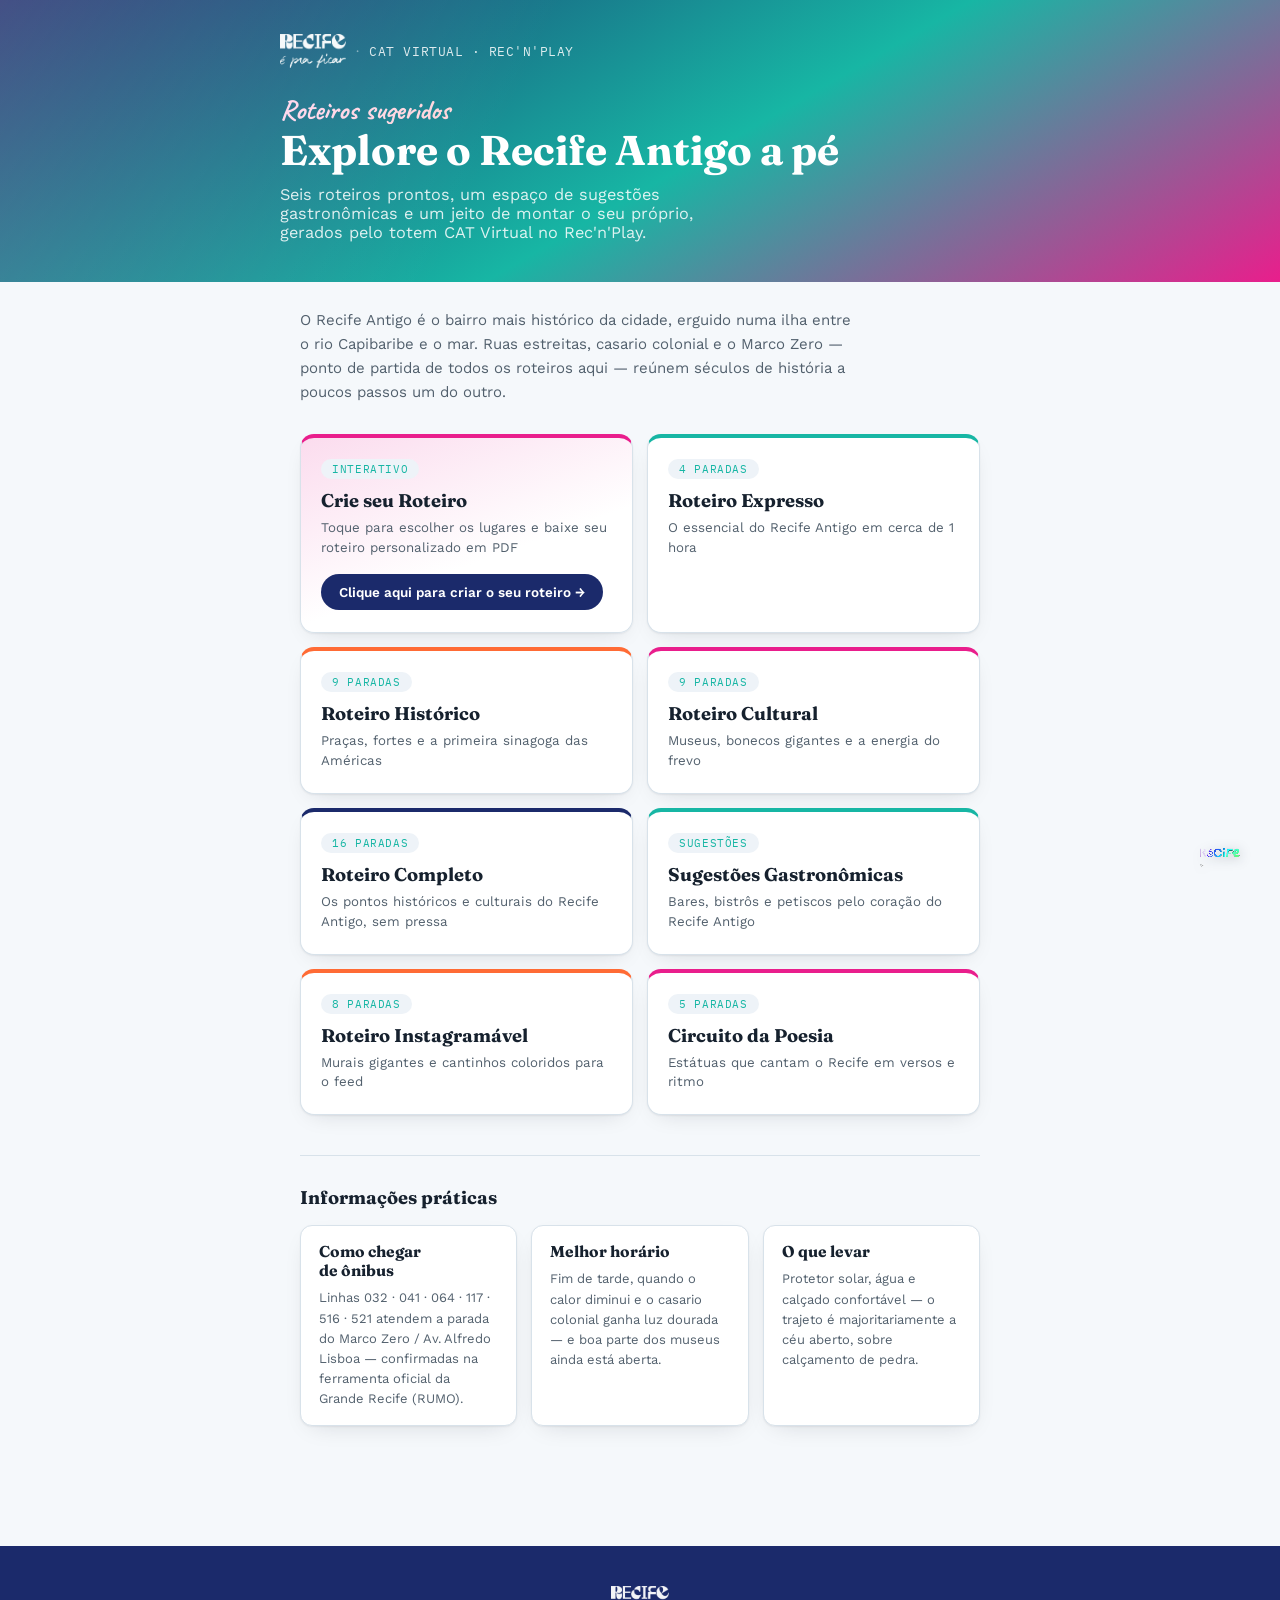
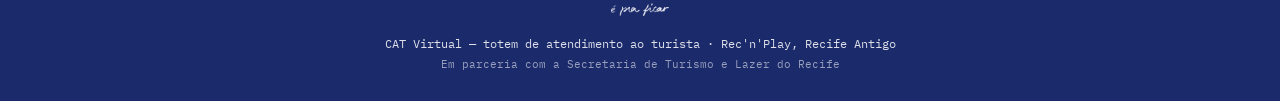
==== index.html @ 960e06d6 "Revisão de conteúdo: reordena Cultural, adiciona 4 pontos novos, renomeia Circuito da Poesia Mudança" ====
<!doctype html>
<html lang="pt-BR">
<head>
<meta charset="UTF-8" />
<meta name="viewport" content="width=device-width, initial-scale=1.0" />
<title>Roteiros — CAT Virtual</title>
<meta name="description" content="Roteiros sugeridos a pé pelo Recife Antigo, criados pelo CAT Virtual, totem de atendimento ao turista do Rec'n'Play." />
<link rel="preconnect" href="https://fonts.googleapis.com">
<link rel="preconnect" href="https://fonts.gstatic.com" crossorigin>
<link href="https://fonts.googleapis.com/css2?family=Fraunces:ital,opsz,wght@0,9..144,400;0,9..144,500;0,9..144,600;0,9..144,700;1,9..144,500&family=Work+Sans:wght@400;500;600;700&family=IBM+Plex+Mono:wght@400;500&family=Caveat:wght@600;700&display=swap" rel="stylesheet">
<link rel="stylesheet" href="assets/style.css">
</head>
<body>
<div class="floating-recife-mark"><video src="assets/media/marca-recife.webm" autoplay loop muted playsinline></video></div>
<div class="hero index-hero">
  <div class="hero-inner">
    <div class="brand-row">
  <a class="brand-logo-link" href="index.html" aria-label="Ir para a página inicial"><img class="brand-logo" src="assets/brand/recife-logo-white.png" alt="Recife é pra ficar" /></a>
  <span class="brand-divider">·</span>
  <span class="brand-name">CAT VIRTUAL · REC'N'PLAY</span>
</div>
    <p class="hero-tag">Roteiros sugeridos</p>
    <h1>Explore o Recife Antigo a pé</h1>
    <p class="tagline">Seis roteiros prontos, um espaço de sugestões gastronômicas e um jeito de montar o seu próprio, gerados pelo totem CAT Virtual no Rec'n'Play.</p>
  </div>
</div>
<div class="page">
  <p class="intro-text">O Recife Antigo é o bairro mais histórico da cidade, erguido numa ilha entre o rio Capibaribe e o mar. Ruas estreitas, casario colonial e o Marco Zero — ponto de partida de todos os roteiros aqui — reúnem séculos de história a poucos passos um do outro.</p>

  <div class="theme-grid">
    <a class="theme-card featured" href="crie-seu-roteiro.html">
  <span class="tag">interativo</span>
  <h3>Crie seu Roteiro</h3>
  <p>Toque para escolher os lugares e baixe seu roteiro personalizado em PDF</p>
  <span class="theme-card-cta">Clique aqui para criar o seu roteiro →</span>
</a>
    <a class="theme-card" href="roteiro-expresso.html">
  <span class="tag">4 paradas</span>
  <h3>Roteiro Expresso</h3>
  <p>O essencial do Recife Antigo em cerca de 1 hora</p>
</a>
    <a class="theme-card" href="roteiro-historico.html">
  <span class="tag">9 paradas</span>
  <h3>Roteiro Histórico</h3>
  <p>Praças, fortes e a primeira sinagoga das Américas</p>
</a>
    <a class="theme-card" href="roteiro-cultural.html">
  <span class="tag">9 paradas</span>
  <h3>Roteiro Cultural</h3>
  <p>Museus, bonecos gigantes e a energia do frevo</p>
</a>
    <a class="theme-card" href="roteiro-completo.html">
  <span class="tag">16 paradas</span>
  <h3>Roteiro Completo</h3>
  <p>Os pontos históricos e culturais do Recife Antigo, sem pressa</p>
</a>
    <a class="theme-card" href="roteiro-gastronomico.html">
  <span class="tag">sugestões</span>
  <h3>Sugestões Gastronômicas</h3>
  <p>Bares, bistrôs e petiscos pelo coração do Recife Antigo</p>
</a>
    <a class="theme-card" href="roteiro-instagramavel.html">
  <span class="tag">8 paradas</span>
  <h3>Roteiro Instagramável</h3>
  <p>Murais gigantes e cantinhos coloridos para o feed</p>
</a>
    <a class="theme-card" href="roteiro-musical.html">
  <span class="tag">5 paradas</span>
  <h3>Circuito da Poesia</h3>
  <p>Estátuas que cantam o Recife em versos e ritmo</p>
</a>
  </div>

  <div class="practical-info">
  <h2 class="section-title">Informações práticas</h2>
  <div class="info-grid">
    <div class="info-card">
      <h4>Como chegar de ônibus</h4>
      <p>Linhas 032 · 041 · 064 · 117 · 516 · 521 atendem a parada do Marco Zero / Av. Alfredo Lisboa — confirmadas na ferramenta oficial da Grande Recife (RUMO).</p>
    </div>
    <div class="info-card">
      <h4>Melhor horário</h4>
      <p>Fim de tarde, quando o calor diminui e o casario colonial ganha luz dourada — e boa parte dos museus ainda está aberta.</p>
    </div>
    <div class="info-card">
      <h4>O que levar</h4>
      <p>Protetor solar, água e calçado confortável — o trajeto é majoritariamente a céu aberto, sobre calçamento de pedra.</p>
    </div>
  </div>
</div>
</div>
<footer>
  <a href="index.html" aria-label="Ir para a página inicial"><img class="footer-logo" src="assets/brand/recife-logo-white.png" alt="Recife é pra ficar" /></a>
  <p class="footer-credit">CAT Virtual — totem de atendimento ao turista · Rec'n'Play, Recife Antigo</p>
  <p class="footer-sub">Em parceria com a Secretaria de Turismo e Lazer do Recife</p>
</footer>
</body>
</html>
---- assets/style.css ----
:root {
  --bg: #f5f8fb;
  --surface: #ffffff;
  --surface-2: #eef3f8;
  --text: #16212e;
  --text-muted: #52606d;
  --border: #d8e2ea;
  --navy: #1b2a6b;
  --accent: #e91e8c;
  --accent-soft: #fbdcee;
  --accent-2: #ff6b35;
  --accent-2-soft: #ffe3d4;
  --teal: #17b6a4;
  --teal-soft: #d9f3ef;
  --shadow: 0 1px 2px rgba(16, 24, 36, 0.06), 0 8px 24px -12px rgba(16, 24, 36, 0.18);
  --gradient-hero: linear-gradient(150deg, #1b2a6b 0%, #17b6a4 55%, #e91e8c 100%);
}

@media (prefers-color-scheme: dark) {
  :root {
    --bg: #10151f;
    --surface: #161c26;
    --surface-2: #1d2530;
    --text: #eaeef4;
    --text-muted: #9fabb8;
    --border: #2b3542;
    --navy: #141d4d;
    --accent: #ff6fc0;
    --accent-soft: #3a2130;
    --accent-2: #ff9466;
    --accent-2-soft: #3a2716;
    --teal: #34d6bf;
    --teal-soft: #123832;
    --shadow: 0 1px 2px rgba(0, 0, 0, 0.3), 0 8px 28px -12px rgba(0, 0, 0, 0.5);
    --gradient-hero: linear-gradient(150deg, #10184a 0%, #0f8f80 55%, #b81672 100%);
  }
}

* {
  box-sizing: border-box;
}

body {
  margin: 0;
  background: var(--bg);
  color: var(--text);
  font-family: "Work Sans", system-ui, sans-serif;
  -webkit-font-smoothing: antialiased;
}

.floating-recife-mark {
  position: fixed;
  right: 14px;
  bottom: 14px;
  width: 92px;
  z-index: 40;
  pointer-events: none;
  filter: drop-shadow(0 2px 6px rgba(16, 24, 36, 0.3));
}

.floating-recife-mark video {
  width: 100%;
  height: auto;
  display: block;
}

h1, h2, h3, h4 {
  font-family: "Fraunces", serif;
  margin: 0;
  text-wrap: balance;
}

.mono {
  font-family: "IBM Plex Mono", monospace;
}

a {
  color: inherit;
}

.page {
  max-width: 720px;
  margin: 0 auto;
  padding: 0 20px 80px;
}

.hero {
  position: relative;
  overflow: hidden;
  background: var(--gradient-hero);
  padding: 34px 24px 40px;
  margin: 0 0 26px;
  color: #ffffff;
}

.hero::before {
  content: "";
  position: absolute;
  inset: 0;
  background: linear-gradient(115deg, rgba(255, 255, 255, 0.18) 0%, rgba(255, 255, 255, 0) 40%);
}

.hero-inner {
  position: relative;
  z-index: 1;
  max-width: 720px;
  margin: 0 auto;
}

.brand-row {
  display: flex;
  align-items: center;
  gap: 10px;
  margin-bottom: 22px;
}

.brand-logo-link {
  display: block;
  line-height: 0;
  transition: opacity 0.15s ease;
}

.brand-logo-link:hover,
.brand-logo-link:focus-visible {
  opacity: 0.8;
}

.brand-logo {
  height: 34px;
  width: auto;
  display: block;
  opacity: 0.96;
}

.brand-divider {
  color: rgba(255, 255, 255, 0.45);
  font-size: 14px;
  line-height: 1;
}

.brand-name {
  font-family: "IBM Plex Mono", monospace;
  font-size: 13px;
  letter-spacing: 0.04em;
  color: rgba(255, 255, 255, 0.85);
}

.hero-tag {
  font-family: "Caveat", cursive;
  font-weight: 700;
  font-size: clamp(1.4rem, 4.2vw, 1.75rem);
  line-height: 1;
  background: linear-gradient(90deg, #ffd9ee 0%, #ffcf9e 100%);
  -webkit-background-clip: text;
  background-clip: text;
  color: transparent;
  margin-bottom: 4px;
}

.hero h1 {
  font-size: clamp(1.9rem, 6vw, 2.6rem);
  line-height: 1.08;
}

.hero p.tagline {
  color: rgba(255, 255, 255, 0.85);
  font-size: 1.02rem;
  margin: 12px 0 0;
  max-width: 48ch;
}

.stat-row {
  display: flex;
  flex-wrap: wrap;
  gap: 8px;
  margin-top: 20px;
}

.stat-chip {
  font-family: "IBM Plex Mono", monospace;
  font-size: 12.5px;
  background: rgba(255, 255, 255, 0.14);
  border: 1px solid rgba(255, 255, 255, 0.35);
  border-radius: 20px;
  padding: 7px 14px;
}

.pdf-button {
  margin-top: 24px;
  display: inline-flex;
  align-items: center;
  gap: 8px;
  border: none;
  background: #ffffff;
  color: var(--accent);
  font-family: "Work Sans", sans-serif;
  font-weight: 700;
  font-size: 14.5px;
  padding: 13px 22px;
  border-radius: 26px;
  box-shadow: 0 6px 18px -6px rgba(0, 0, 0, 0.4);
  cursor: pointer;
}

.pdf-button:active {
  transform: scale(0.97);
}

.pdf-status {
  display: block;
  margin-top: 10px;
  font-size: 12px;
  color: rgba(255, 255, 255, 0.75);
}

.section-title {
  font-size: 1.15rem;
  margin: 0 0 16px;
}

.stops {
  list-style: none;
  margin: 0 0 40px;
  padding: 0;
  display: flex;
  flex-direction: column;
  gap: 14px;
}

.stop {
  display: flex;
  gap: 14px;
}

.stop-number {
  flex-shrink: 0;
  width: 30px;
  height: 30px;
  border-radius: 50%;
  background: var(--navy);
  color: #ffffff;
  font-family: "IBM Plex Mono", monospace;
  font-size: 13px;
  font-weight: 500;
  display: flex;
  align-items: center;
  justify-content: center;
}

.stop-body {
  flex: 1;
  display: flex;
  align-items: flex-start;
  background: var(--surface);
  border: 1px solid var(--border);
  border-radius: 12px;
  overflow: hidden;
  box-shadow: var(--shadow);
}

.stop-art {
  position: relative;
  width: 92px;
  height: 92px;
  flex-shrink: 0;
  margin: 14px 0 14px 14px;
  border-radius: 10px;
  display: flex;
  align-items: flex-end;
  justify-content: flex-end;
  overflow: hidden;
}

@media (max-width: 420px) {
  .stop-art {
    width: 72px;
    height: 72px;
    margin: 12px 0 12px 12px;
  }

  .stop-art-glyph {
    width: 34px;
    height: 34px;
  }
}

.stop-art::before {
  content: "";
  position: absolute;
  inset: 0;
  background: linear-gradient(115deg, rgba(255, 255, 255, 0.24) 0%, rgba(255, 255, 255, 0) 40%);
}

.stop-art-glyph {
  position: relative;
  z-index: 1;
  opacity: 0.85;
  transform: translate(10%, 16%) rotate(-6deg);
  transition: opacity 0.2s ease;
}

.stop-art-photo {
  position: absolute;
  inset: 0;
  width: 100%;
  height: 100%;
  object-fit: cover;
}

.stop-art.has-photo .stop-art-glyph {
  opacity: 0.16;
}

.stop-text {
  flex: 1;
  min-width: 0;
  padding: 16px 18px;
}

.stop-body h4 {
  font-size: 1.05rem;
  margin: 0 0 6px;
}

.stop-body p.desc {
  font-size: 14px;
  line-height: 1.55;
  color: var(--text-muted);
  margin: 0 0 10px;
}

.stop-meta {
  display: flex;
  justify-content: space-between;
  gap: 10px;
  flex-wrap: wrap;
  font-family: "IBM Plex Mono", monospace;
  font-size: 11px;
  color: var(--text-muted);
}

.map-frame {
  border: 1px solid var(--border);
  border-radius: 16px;
  overflow: hidden;
  box-shadow: var(--shadow);
  height: 320px;
  margin-bottom: 40px;
}

#map {
  width: 100%;
  height: 100%;
}

.tips-box {
  background: var(--teal-soft);
  border: 1px solid var(--teal);
  border-radius: 12px;
  padding: 14px 18px;
  margin: 24px 0 34px;
}

.tips-box p {
  margin: 0;
  font-size: 13.5px;
  line-height: 1.55;
  color: var(--text);
}

.intro-text {
  font-size: 15px;
  line-height: 1.6;
  color: var(--text-muted);
  max-width: 62ch;
  margin: 24px 0 4px;
}

.practical-info {
  margin: 40px 0;
  padding-top: 30px;
  border-top: 1px solid var(--border);
}

.info-grid {
  display: grid;
  grid-template-columns: 1fr;
  gap: 14px;
  margin-top: 16px;
}

@media (min-width: 640px) {
  .info-grid {
    grid-template-columns: repeat(3, 1fr);
  }
}

.info-card {
  background: var(--surface);
  border: 1px solid var(--border);
  border-radius: 12px;
  padding: 16px 18px;
  box-shadow: var(--shadow);
}

.info-card h4 {
  font-family: "Fraunces", serif;
  font-size: 0.98rem;
  margin: 0 0 8px;
}

.info-card p {
  font-size: 13px;
  line-height: 1.55;
  color: var(--text-muted);
  margin: 0;
}

.suggestions-box {
  margin: 40px 0;
  padding-top: 30px;
  border-top: 1px solid var(--border);
}

.suggestions-intro {
  font-size: 14px;
  line-height: 1.6;
  color: var(--text-muted);
  max-width: 64ch;
  margin: 0 0 18px;
}

.suggestions-grid {
  display: grid;
  grid-template-columns: 1fr;
  gap: 10px;
}

@media (min-width: 640px) {
  .suggestions-grid {
    grid-template-columns: repeat(2, 1fr);
  }
}

@media (min-width: 900px) {
  .suggestions-grid {
    grid-template-columns: repeat(3, 1fr);
  }
}

.suggestion-item {
  background: var(--surface);
  border: 1px solid var(--border);
  border-left: 3px solid var(--teal);
  border-radius: 10px;
  padding: 10px 14px;
}

.suggestion-item h4 {
  font-family: "Work Sans", sans-serif;
  font-size: 14px;
  font-weight: 600;
  margin: 0 0 3px;
  color: var(--text);
}

.suggestion-item p {
  font-family: "IBM Plex Mono", monospace;
  font-size: 11.5px;
  color: var(--text-muted);
  margin: 0;
}

.suggestion-item p.desc {
  font-family: "Work Sans", sans-serif;
  font-size: 12.5px;
  line-height: 1.5;
  color: var(--text-muted);
  margin: 0 0 6px;
}

.suggestion-photo-frame {
  width: 100%;
  aspect-ratio: 16 / 10;
  border-radius: 7px;
  overflow: hidden;
  margin-bottom: 8px;
  background: var(--surface-2);
}

.suggestion-photo {
  width: 100%;
  height: 100%;
  object-fit: cover;
  display: block;
}

.other-routes {
  border-top: 1px solid var(--border);
  padding-top: 28px;
}

.other-routes h3 {
  font-size: 1rem;
  margin-bottom: 14px;
}

.route-links {
  display: flex;
  flex-direction: column;
  gap: 10px;
}

.route-links a {
  display: block;
  text-decoration: none;
  background: var(--surface);
  border: 1px solid var(--border);
  border-left: 3px solid var(--teal);
  border-radius: 10px;
  padding: 12px 16px;
  font-size: 14px;
  font-weight: 600;
  box-shadow: var(--shadow);
}

footer {
  background: var(--navy);
  color: rgba(255, 255, 255, 0.72);
  text-align: center;
  padding: 40px 20px 30px;
}

footer a {
  display: inline-block;
  transition: opacity 0.15s ease;
}

footer a:hover,
footer a:focus-visible {
  opacity: 0.8;
}

.footer-logo {
  height: 30px;
  width: auto;
  margin-bottom: 16px;
  opacity: 0.95;
}

.footer-credit {
  margin: 0;
  font-family: "IBM Plex Mono", monospace;
  font-size: 11.5px;
  color: rgba(255, 255, 255, 0.85);
}

.footer-sub {
  margin: 6px 0 0;
  font-family: "IBM Plex Mono", monospace;
  font-size: 11px;
  color: rgba(255, 255, 255, 0.55);
}

/* Index page */

.index-hero {
  text-align: left;
}

.theme-grid {
  display: grid;
  grid-template-columns: 1fr;
  gap: 14px;
  margin: 30px 0 20px;
}

@media (min-width: 560px) {
  .theme-grid {
    grid-template-columns: 1fr 1fr;
  }
}

.theme-card {
  display: block;
  text-decoration: none;
  background: var(--surface);
  border: 1px solid var(--border);
  border-top: 4px solid var(--navy);
  border-radius: 14px;
  padding: 20px 20px 22px;
  box-shadow: var(--shadow);
  transition: transform 0.15s ease, box-shadow 0.15s ease;
}

.theme-card:hover {
  transform: translateY(-2px);
  box-shadow: 0 4px 8px rgba(16, 24, 36, 0.08), 0 16px 32px -14px rgba(16, 24, 36, 0.26);
}

.theme-card:nth-of-type(4n+2) {
  border-top-color: var(--teal);
}

.theme-card:nth-of-type(4n+3) {
  border-top-color: var(--accent-2);
}

.theme-card:nth-of-type(4n+4) {
  border-top-color: var(--accent);
}

.theme-card .tag {
  display: inline-block;
  font-family: "IBM Plex Mono", monospace;
  font-size: 10.5px;
  letter-spacing: 0.06em;
  text-transform: uppercase;
  color: var(--teal);
  background: var(--surface-2);
  border-radius: 20px;
  padding: 3px 11px;
}

.theme-card h3 {
  font-size: 1.15rem;
  margin: 10px 0 6px;
}

.theme-card p {
  font-size: 13.3px;
  color: var(--text-muted);
  line-height: 1.5;
  margin: 0;
}

.theme-card.featured {
  border-top-color: var(--accent);
  background: linear-gradient(160deg, var(--accent-soft) 0%, var(--surface) 60%);
}

.theme-card-cta {
  display: inline-flex;
  align-items: center;
  gap: 6px;
  margin-top: 16px;
  background: var(--navy);
  color: #ffffff;
  font-family: "Work Sans", sans-serif;
  font-weight: 600;
  font-size: 13.5px;
  padding: 10px 18px;
  border-radius: 999px;
  transition: transform 0.15s ease, gap 0.15s ease;
}

.theme-card.featured:hover .theme-card-cta {
  gap: 10px;
}

/* Crie seu roteiro — seleção por toque */

.picker-bar {
  position: sticky;
  top: 10px;
  z-index: 20;
  display: flex;
  align-items: center;
  justify-content: space-between;
  gap: 12px;
  flex-wrap: wrap;
  background: var(--surface);
  border: 1px solid var(--border);
  box-shadow: var(--shadow);
  border-radius: 14px;
  padding: 12px 16px;
  margin: 0 0 20px;
}

.picker-bar-hint {
  font-size: 13.5px;
  color: var(--text-muted);
}

.picker-bar-count {
  font-family: "IBM Plex Mono", monospace;
  font-weight: 600;
  font-size: 13.5px;
  color: var(--text);
}

.picker-bar-count .n {
  display: inline-block;
  color: var(--teal);
}

@keyframes picker-count-bump {
  0% {
    transform: scale(1);
  }
  40% {
    transform: scale(1.4);
  }
  100% {
    transform: scale(1);
  }
}

.picker-bar-count.bump .n {
  animation: picker-count-bump 0.35s ease;
}

.picker-grid {
  display: grid;
  grid-template-columns: repeat(2, 1fr);
  gap: 14px;
  margin-bottom: 30px;
}

@media (min-width: 640px) {
  .picker-grid {
    grid-template-columns: repeat(3, 1fr);
  }
}

@media (min-width: 960px) {
  .picker-grid {
    grid-template-columns: repeat(4, 1fr);
  }
}

.picker-tile {
  position: relative;
  display: block;
  width: 100%;
  padding: 0;
  margin: 0;
  border: 2px solid var(--border);
  border-radius: 16px;
  overflow: hidden;
  background: var(--surface);
  box-shadow: var(--shadow);
  cursor: pointer;
  text-align: left;
  font: inherit;
  color: inherit;
  transition: border-color 0.15s ease, transform 0.12s ease;
}

.picker-tile:hover {
  transform: translateY(-2px);
}

.picker-tile:active {
  transform: translateY(0) scale(0.98);
}

.picker-tile.selected {
  border-color: var(--teal);
}

.picker-tile-photo-frame {
  position: relative;
  width: 100%;
  height: 0;
  padding-bottom: 125%; /* fixed 4:5 ratio, works without aspect-ratio support */
  background: var(--surface-2);
  overflow: hidden;
}

.picker-tile-photo {
  position: absolute;
  inset: 0;
  width: 100%;
  height: 100%;
  object-fit: cover;
  pointer-events: none;
}

.picker-tile-fallback-icon {
  position: absolute;
  inset: 0;
  display: flex;
  align-items: center;
  justify-content: center;
  opacity: 0.55;
}

.picker-tile-scrim {
  position: absolute;
  inset: 0;
  background: linear-gradient(0deg, rgba(10, 14, 22, 0.88) 0%, rgba(10, 14, 22, 0.3) 48%, rgba(10, 14, 22, 0) 70%);
}

.picker-tile-text {
  position: absolute;
  left: 0;
  right: 0;
  bottom: 0;
  padding: 10px 12px 12px;
  color: #ffffff;
}

.picker-tile-text h4 {
  font-size: 0.92rem;
  margin: 0 0 2px;
  color: #ffffff;
  line-height: 1.25;
}

.picker-tile-text span {
  font-family: "IBM Plex Mono", monospace;
  font-size: 10px;
  color: rgba(255, 255, 255, 0.72);
}

.picker-tile-check {
  position: absolute;
  top: 8px;
  right: 8px;
  width: 28px;
  height: 28px;
  border-radius: 50%;
  background: rgba(10, 14, 22, 0.55);
  border: 2px solid rgba(255, 255, 255, 0.85);
  display: flex;
  align-items: center;
  justify-content: center;
  transform: scale(0.7);
  opacity: 0;
  transition: transform 0.18s cubic-bezier(0.34, 1.56, 0.64, 1), opacity 0.15s ease, background 0.15s ease, border-color 0.15s ease;
}

.picker-tile-check svg {
  width: 16px;
  height: 16px;
  stroke: #ffffff;
  opacity: 0;
  transition: opacity 0.1s ease;
}

.picker-tile.selected .picker-tile-check {
  background: var(--teal);
  border-color: var(--teal);
  transform: scale(1);
  opacity: 1;
}

.picker-tile.selected .picker-tile-check svg {
  opacity: 1;
}

.picker-finish-wrap {
  position: sticky;
  bottom: 16px;
  z-index: 20;
  display: flex;
  justify-content: center;
  margin: 10px 0 30px;
  pointer-events: none;
}

.picker-finish {
  pointer-events: auto;
  transform: translateY(120%);
  opacity: 0;
  transition: transform 0.25s cubic-bezier(0.34, 1.56, 0.64, 1), opacity 0.2s ease;
}

.picker-finish.visible {
  transform: translateY(0);
  opacity: 1;
}

.swipe-results {
  display: none;
}

.swipe-results.visible {
  display: block;
}

.swipe-actions {
  display: flex;
  flex-wrap: wrap;
  gap: 12px;
  margin: 18px 0 8px;
}

.btn-secondary {
  display: inline-flex;
  align-items: center;
  gap: 6px;
  background: var(--surface);
  border: 1px solid var(--border);
  color: var(--text);
  font-family: "Work Sans", sans-serif;
  font-weight: 600;
  font-size: 14px;
  padding: 11px 20px;
  border-radius: 999px;
  cursor: pointer;
  box-shadow: var(--shadow);
}
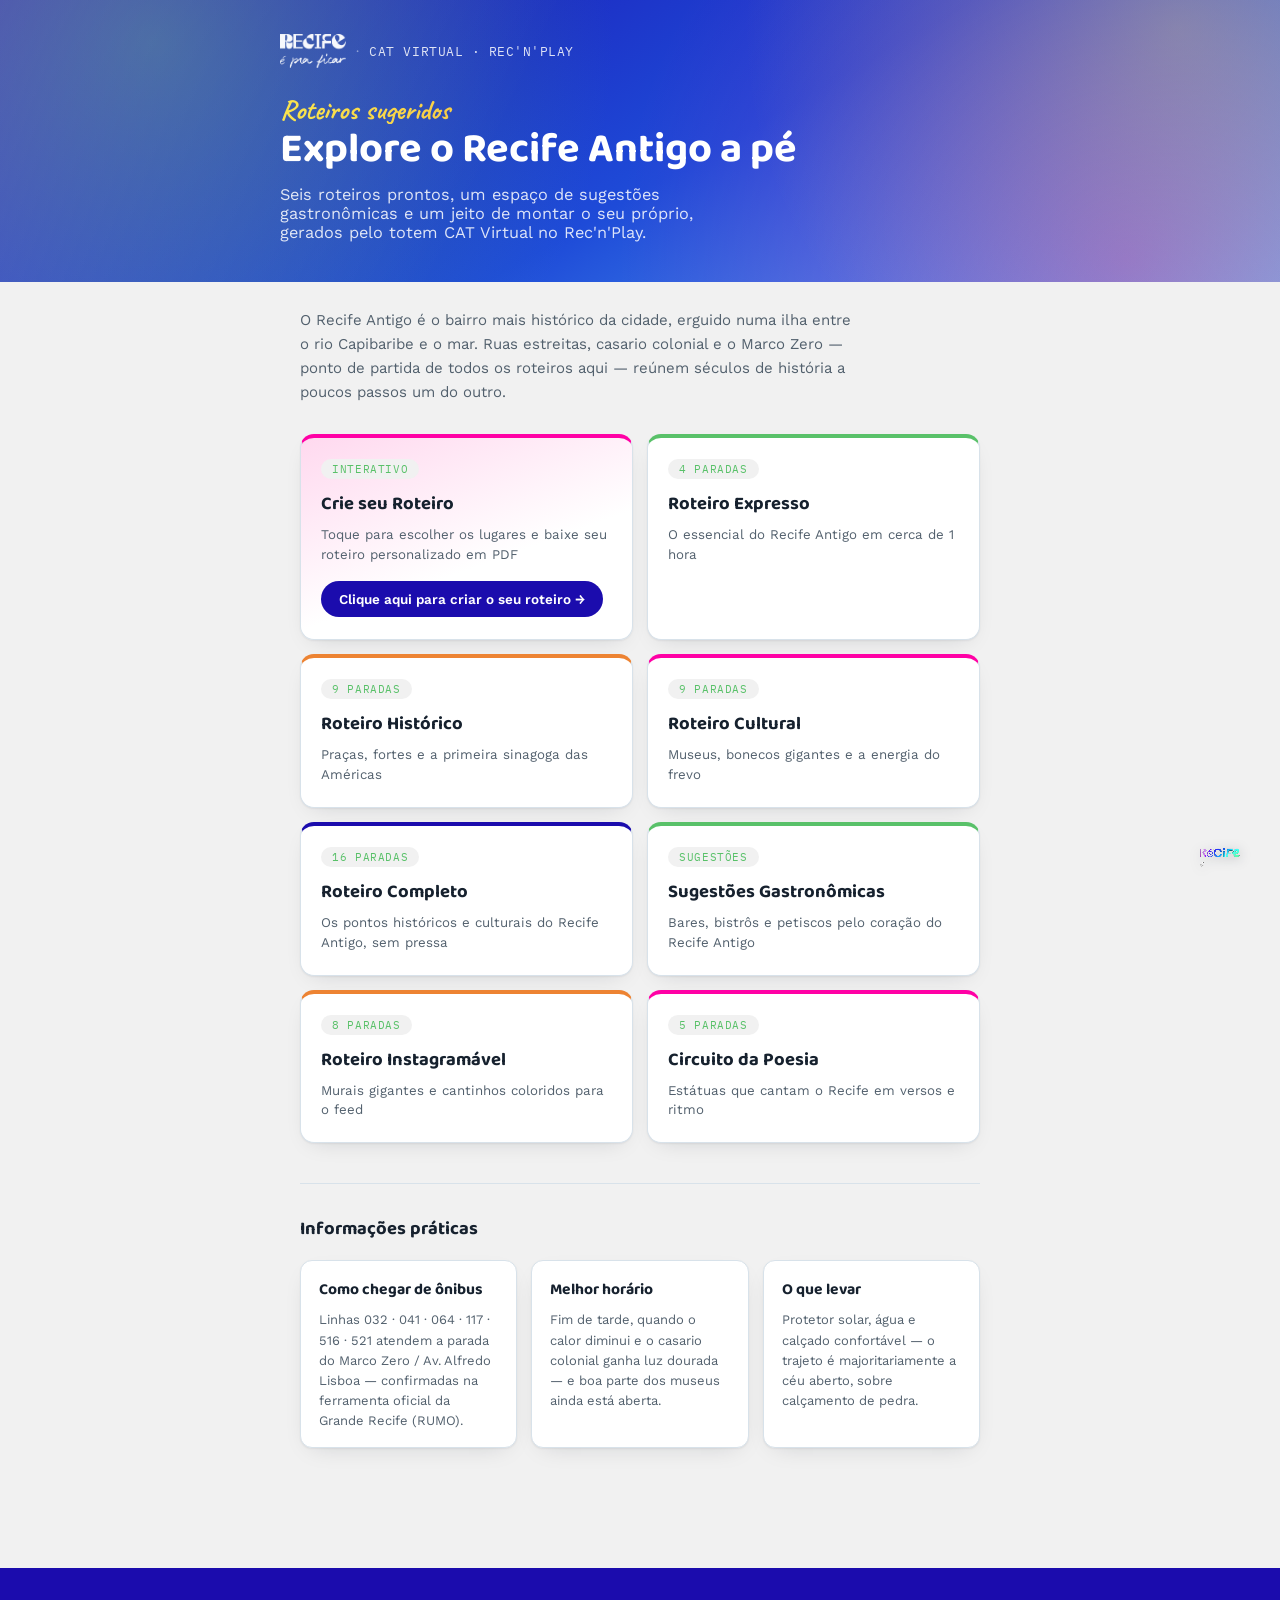
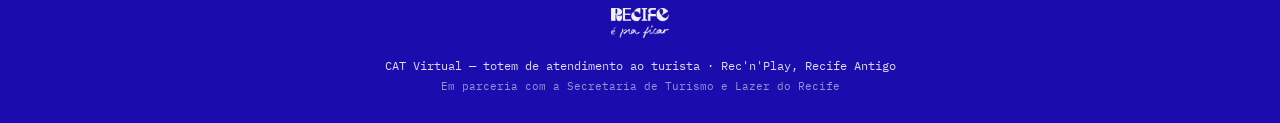
==== commit d1b68952: "Troca a tipografia de títulos para Baloo 2 e amplia a foto de cada parada Substitui Fraunces (serifa" ====
--- a/index.html
+++ b/index.html
@@ -7,7 +7,7 @@
 <meta name="description" content="Roteiros sugeridos a pé pelo Recife Antigo, criados pelo CAT Virtual, totem de atendimento ao turista do Rec'n'Play." />
 <link rel="preconnect" href="https://fonts.googleapis.com">
 <link rel="preconnect" href="https://fonts.gstatic.com" crossorigin>
-<link href="https://fonts.googleapis.com/css2?family=Fraunces:ital,opsz,wght@0,9..144,400;0,9..144,500;0,9..144,600;0,9..144,700;1,9..144,500&family=Work+Sans:wght@400;500;600;700&family=IBM+Plex+Mono:wght@400;500&family=Caveat:wght@600;700&display=swap" rel="stylesheet">
+<link href="https://fonts.googleapis.com/css2?family=Baloo+2:wght@500;600;700;800&family=Work+Sans:wght@400;500;600;700&family=IBM+Plex+Mono:wght@400;500&family=Caveat:wght@600;700&display=swap" rel="stylesheet">
 <link rel="stylesheet" href="assets/style.css">
 </head>
 <body>
--- a/assets/style.css
+++ b/assets/style.css
@@ -1,39 +1,24 @@
 :root {
-  --bg: #f5f8fb;
+  /* Branco oficial "Recife É Pra Ficar" — Secretaria de Turismo e Lazer */
+  --bg: #f1f1f1;
   --surface: #ffffff;
-  --surface-2: #eef3f8;
+  --surface-2: #f1f1f1;
   --text: #16212e;
   --text-muted: #52606d;
   --border: #d8e2ea;
-  --navy: #1b2a6b;
-  --accent: #e91e8c;
-  --accent-soft: #fbdcee;
-  --accent-2: #ff6b35;
-  --accent-2-soft: #ffe3d4;
-  --teal: #17b6a4;
-  --teal-soft: #d9f3ef;
+  /* Paleta oficial "Recife É Pra Ficar" — Secretaria de Turismo e Lazer */
+  --navy: #1b0cad;
+  --accent: #ff00a5;
+  --accent-soft: #ffd9ef;
+  --accent-2: #ed8332;
+  --accent-2-soft: #ffe3cc;
+  --teal: #59c169;
+  --teal-soft: #dff5e1;
+  --azul-vivo: #1e4bd8;
+  --azul-claro: #5db3f8;
+  --amarelo: #fae54e;
   --shadow: 0 1px 2px rgba(16, 24, 36, 0.06), 0 8px 24px -12px rgba(16, 24, 36, 0.18);
-  --gradient-hero: linear-gradient(150deg, #1b2a6b 0%, #17b6a4 55%, #e91e8c 100%);
-}
-
-@media (prefers-color-scheme: dark) {
-  :root {
-    --bg: #10151f;
-    --surface: #161c26;
-    --surface-2: #1d2530;
-    --text: #eaeef4;
-    --text-muted: #9fabb8;
-    --border: #2b3542;
-    --navy: #141d4d;
-    --accent: #ff6fc0;
-    --accent-soft: #3a2130;
-    --accent-2: #ff9466;
-    --accent-2-soft: #3a2716;
-    --teal: #34d6bf;
-    --teal-soft: #123832;
-    --shadow: 0 1px 2px rgba(0, 0, 0, 0.3), 0 8px 28px -12px rgba(0, 0, 0, 0.5);
-    --gradient-hero: linear-gradient(150deg, #10184a 0%, #0f8f80 55%, #b81672 100%);
-  }
+  --gradient-hero: linear-gradient(150deg, #1b0cad 0%, #1e4bd8 55%, #5db3f8 100%);
 }
 
 * {
@@ -65,7 +50,7 @@
 }
 
 h1, h2, h3, h4 {
-  font-family: "Fraunces", serif;
+  font-family: "Baloo 2", sans-serif;
   margin: 0;
   text-wrap: balance;
 }
@@ -87,7 +72,11 @@
 .hero {
   position: relative;
   overflow: hidden;
-  background: var(--gradient-hero);
+  background:
+    radial-gradient(circle at 12% 15%, rgba(89, 193, 105, 0.38) 0%, rgba(89, 193, 105, 0) 40%),
+    radial-gradient(circle at 92% 10%, rgba(250, 229, 78, 0.3) 0%, rgba(250, 229, 78, 0) 36%),
+    radial-gradient(circle at 88% 92%, rgba(255, 0, 165, 0.32) 0%, rgba(255, 0, 165, 0) 44%),
+    var(--gradient-hero);
   padding: 34px 24px 40px;
   margin: 0 0 26px;
   color: #ffffff;
@@ -150,7 +139,7 @@
   font-weight: 700;
   font-size: clamp(1.4rem, 4.2vw, 1.75rem);
   line-height: 1;
-  background: linear-gradient(90deg, #ffd9ee 0%, #ffcf9e 100%);
+  background: linear-gradient(90deg, #fae54e 0%, #ed8332 100%);
   -webkit-background-clip: text;
   background-clip: text;
   color: transparent;
@@ -249,8 +238,6 @@
 
 .stop-body {
   flex: 1;
-  display: flex;
-  align-items: flex-start;
   background: var(--surface);
   border: 1px solid var(--border);
   border-radius: 12px;
@@ -260,27 +247,17 @@
 
 .stop-art {
   position: relative;
-  width: 92px;
-  height: 92px;
-  flex-shrink: 0;
-  margin: 14px 0 14px 14px;
-  border-radius: 10px;
-  display: flex;
-  align-items: flex-end;
-  justify-content: flex-end;
+  width: 100%;
+  height: 220px;
+  display: flex;
+  align-items: center;
+  justify-content: center;
   overflow: hidden;
 }
 
 @media (max-width: 420px) {
   .stop-art {
-    width: 72px;
-    height: 72px;
-    margin: 12px 0 12px 12px;
-  }
-
-  .stop-art-glyph {
-    width: 34px;
-    height: 34px;
+    height: 170px;
   }
 }
 
@@ -295,7 +272,7 @@
   position: relative;
   z-index: 1;
   opacity: 0.85;
-  transform: translate(10%, 16%) rotate(-6deg);
+  transform: scale(1.6);
   transition: opacity 0.2s ease;
 }
 
@@ -312,8 +289,6 @@
 }
 
 .stop-text {
-  flex: 1;
-  min-width: 0;
   padding: 16px 18px;
 }
 
@@ -404,7 +379,6 @@
 }
 
 .info-card h4 {
-  font-family: "Fraunces", serif;
   font-size: 0.98rem;
   margin: 0 0 8px;
 }
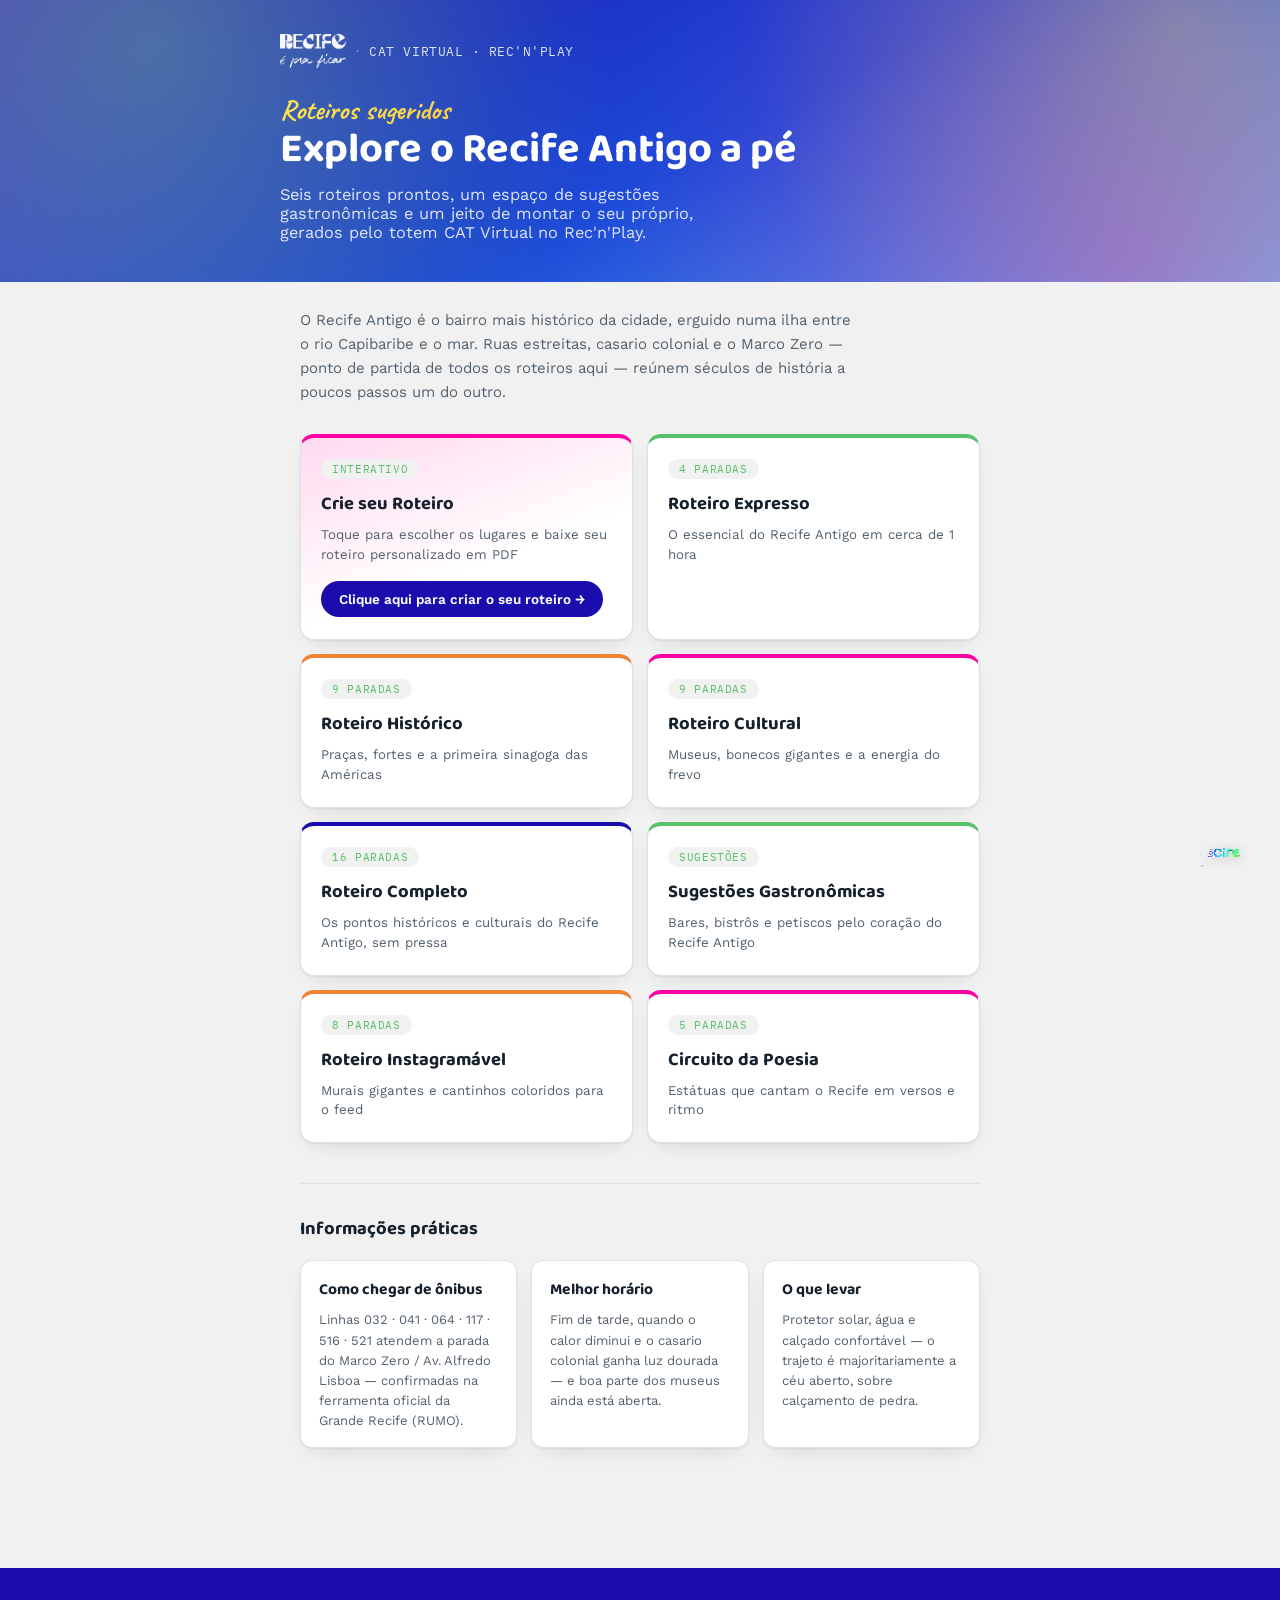
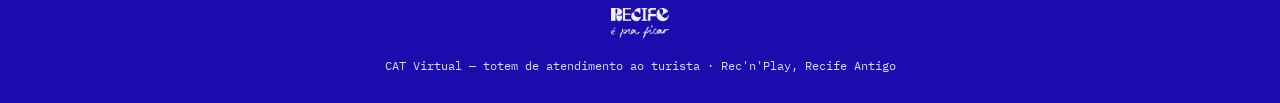
==== commit 50ae2ac5: "Adiciona mapa esquemático ao PDF e remove linha de parceria do rodapé O PDF gerado agora inclui uma " ====
--- a/index.html
+++ b/index.html
@@ -92,7 +92,6 @@
 <footer>
   <a href="index.html" aria-label="Ir para a página inicial"><img class="footer-logo" src="assets/brand/recife-logo-white.png" alt="Recife é pra ficar" /></a>
   <p class="footer-credit">CAT Virtual — totem de atendimento ao turista · Rec'n'Play, Recife Antigo</p>
-  <p class="footer-sub">Em parceria com a Secretaria de Turismo e Lazer do Recife</p>
 </footer>
 </body>
 </html>
--- a/assets/style.css
+++ b/assets/style.css
@@ -529,12 +529,6 @@
   color: rgba(255, 255, 255, 0.85);
 }
 
-.footer-sub {
-  margin: 6px 0 0;
-  font-family: "IBM Plex Mono", monospace;
-  font-size: 11px;
-  color: rgba(255, 255, 255, 0.55);
-}
 
 /* Index page */
 
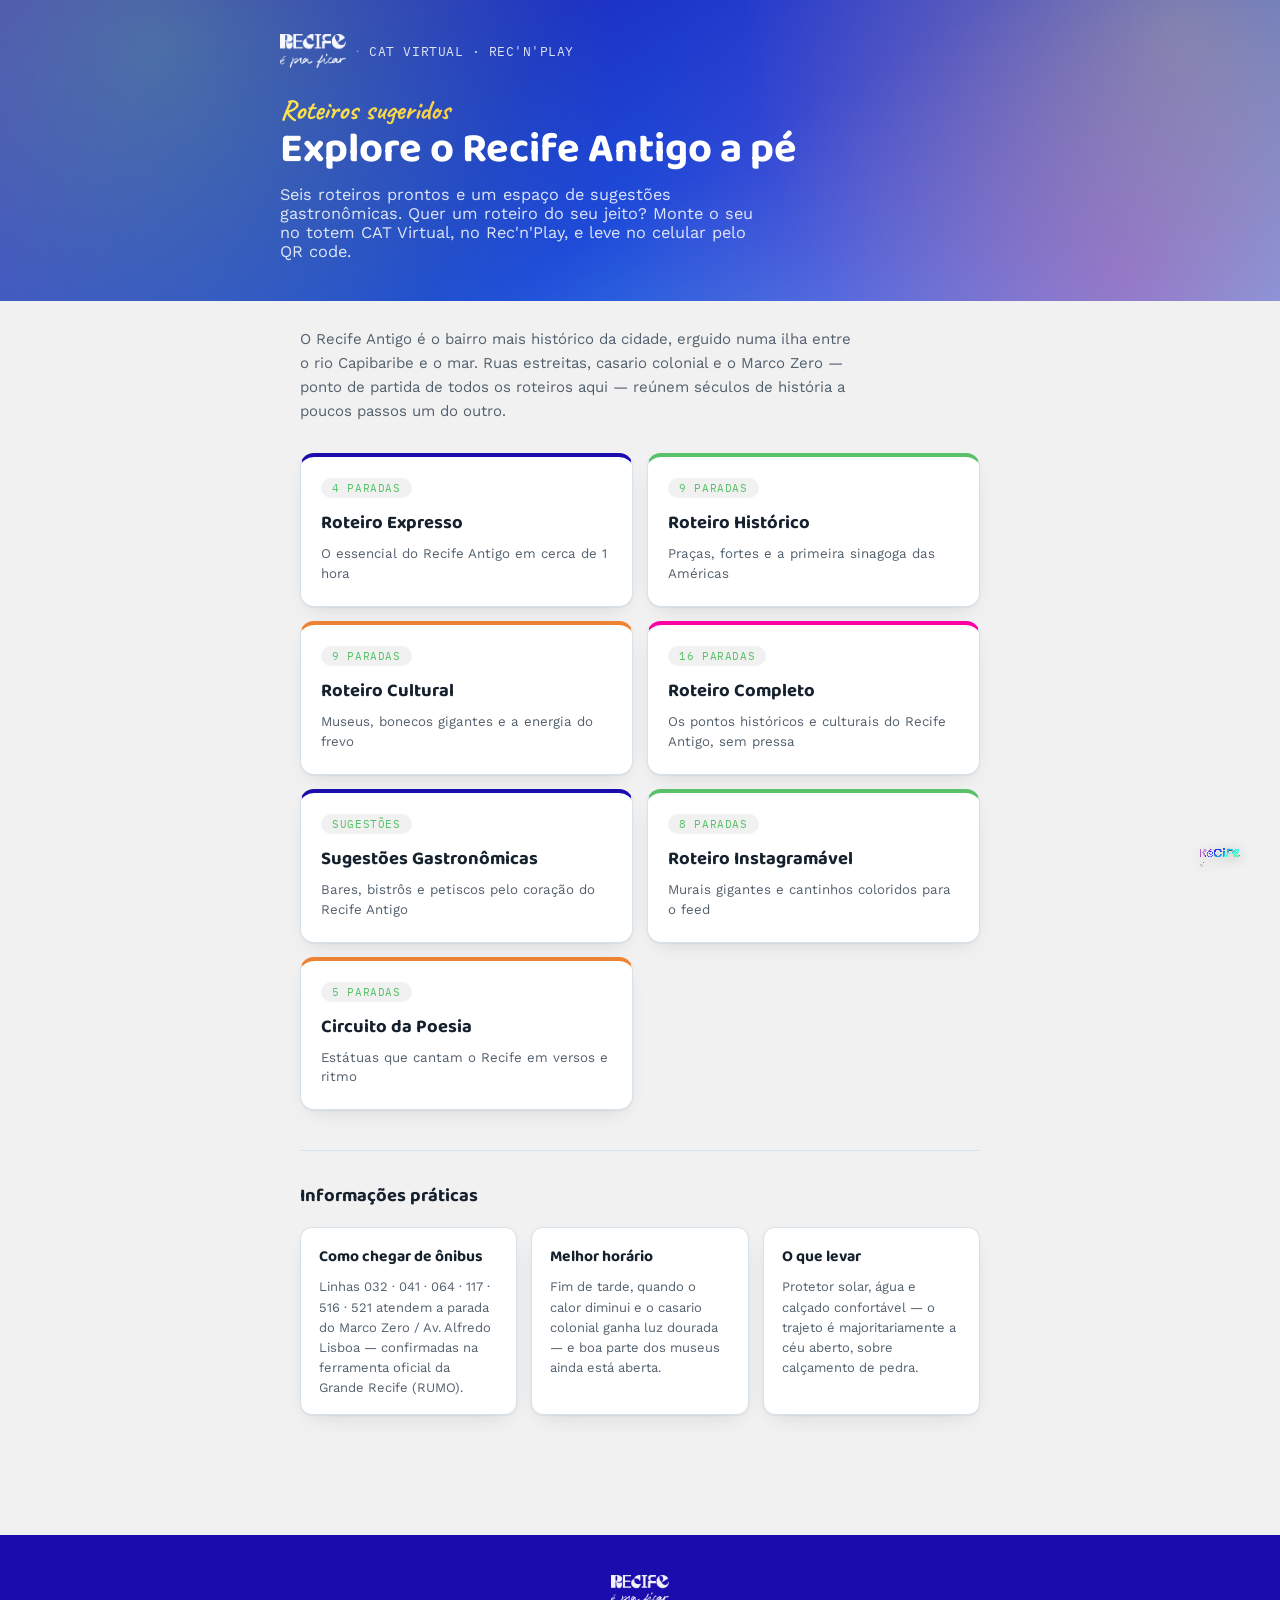
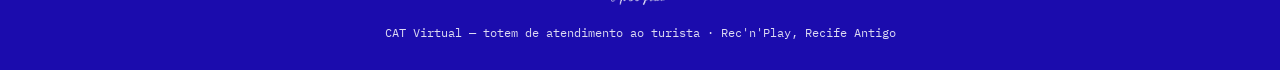
==== commit 7a3836eb: "Troca o Crie seu Roteiro no celular pela página que abre o roteiro montado no totem O roteiro agora " ====
--- a/index.html
+++ b/index.html
@@ -21,19 +21,13 @@
 </div>
     <p class="hero-tag">Roteiros sugeridos</p>
     <h1>Explore o Recife Antigo a pé</h1>
-    <p class="tagline">Seis roteiros prontos, um espaço de sugestões gastronômicas e um jeito de montar o seu próprio, gerados pelo totem CAT Virtual no Rec'n'Play.</p>
+    <p class="tagline">Seis roteiros prontos e um espaço de sugestões gastronômicas. Quer um roteiro do seu jeito? Monte o seu no totem CAT Virtual, no Rec'n'Play, e leve no celular pelo QR code.</p>
   </div>
 </div>
 <div class="page">
   <p class="intro-text">O Recife Antigo é o bairro mais histórico da cidade, erguido numa ilha entre o rio Capibaribe e o mar. Ruas estreitas, casario colonial e o Marco Zero — ponto de partida de todos os roteiros aqui — reúnem séculos de história a poucos passos um do outro.</p>
 
   <div class="theme-grid">
-    <a class="theme-card featured" href="crie-seu-roteiro.html">
-  <span class="tag">interativo</span>
-  <h3>Crie seu Roteiro</h3>
-  <p>Toque para escolher os lugares e baixe seu roteiro personalizado em PDF</p>
-  <span class="theme-card-cta">Clique aqui para criar o seu roteiro →</span>
-</a>
     <a class="theme-card" href="roteiro-expresso.html">
   <span class="tag">4 paradas</span>
   <h3>Roteiro Expresso</h3>
--- a/assets/style.css
+++ b/assets/style.css
@@ -602,253 +602,7 @@
   margin: 0;
 }
 
-.theme-card.featured {
-  border-top-color: var(--accent);
-  background: linear-gradient(160deg, var(--accent-soft) 0%, var(--surface) 60%);
-}
-
-.theme-card-cta {
-  display: inline-flex;
-  align-items: center;
-  gap: 6px;
-  margin-top: 16px;
-  background: var(--navy);
-  color: #ffffff;
-  font-family: "Work Sans", sans-serif;
-  font-weight: 600;
-  font-size: 13.5px;
-  padding: 10px 18px;
-  border-radius: 999px;
-  transition: transform 0.15s ease, gap 0.15s ease;
-}
-
-.theme-card.featured:hover .theme-card-cta {
-  gap: 10px;
-}
-
-/* Crie seu roteiro — seleção por toque */
-
-.picker-bar {
-  position: sticky;
-  top: 10px;
-  z-index: 20;
-  display: flex;
-  align-items: center;
-  justify-content: space-between;
-  gap: 12px;
-  flex-wrap: wrap;
-  background: var(--surface);
-  border: 1px solid var(--border);
-  box-shadow: var(--shadow);
-  border-radius: 14px;
-  padding: 12px 16px;
-  margin: 0 0 20px;
-}
-
-.picker-bar-hint {
-  font-size: 13.5px;
-  color: var(--text-muted);
-}
-
-.picker-bar-count {
-  font-family: "IBM Plex Mono", monospace;
-  font-weight: 600;
-  font-size: 13.5px;
-  color: var(--text);
-}
-
-.picker-bar-count .n {
-  display: inline-block;
-  color: var(--teal);
-}
-
-@keyframes picker-count-bump {
-  0% {
-    transform: scale(1);
-  }
-  40% {
-    transform: scale(1.4);
-  }
-  100% {
-    transform: scale(1);
-  }
-}
-
-.picker-bar-count.bump .n {
-  animation: picker-count-bump 0.35s ease;
-}
-
-.picker-grid {
-  display: grid;
-  grid-template-columns: repeat(2, 1fr);
-  gap: 14px;
-  margin-bottom: 30px;
-}
-
-@media (min-width: 640px) {
-  .picker-grid {
-    grid-template-columns: repeat(3, 1fr);
-  }
-}
-
-@media (min-width: 960px) {
-  .picker-grid {
-    grid-template-columns: repeat(4, 1fr);
-  }
-}
-
-.picker-tile {
-  position: relative;
-  display: block;
-  width: 100%;
-  padding: 0;
-  margin: 0;
-  border: 2px solid var(--border);
-  border-radius: 16px;
-  overflow: hidden;
-  background: var(--surface);
-  box-shadow: var(--shadow);
-  cursor: pointer;
-  text-align: left;
-  font: inherit;
-  color: inherit;
-  transition: border-color 0.15s ease, transform 0.12s ease;
-}
-
-.picker-tile:hover {
-  transform: translateY(-2px);
-}
-
-.picker-tile:active {
-  transform: translateY(0) scale(0.98);
-}
-
-.picker-tile.selected {
-  border-color: var(--teal);
-}
-
-.picker-tile-photo-frame {
-  position: relative;
-  width: 100%;
-  height: 0;
-  padding-bottom: 125%; /* fixed 4:5 ratio, works without aspect-ratio support */
-  background: var(--surface-2);
-  overflow: hidden;
-}
-
-.picker-tile-photo {
-  position: absolute;
-  inset: 0;
-  width: 100%;
-  height: 100%;
-  object-fit: cover;
-  pointer-events: none;
-}
-
-.picker-tile-fallback-icon {
-  position: absolute;
-  inset: 0;
-  display: flex;
-  align-items: center;
-  justify-content: center;
-  opacity: 0.55;
-}
-
-.picker-tile-scrim {
-  position: absolute;
-  inset: 0;
-  background: linear-gradient(0deg, rgba(10, 14, 22, 0.88) 0%, rgba(10, 14, 22, 0.3) 48%, rgba(10, 14, 22, 0) 70%);
-}
-
-.picker-tile-text {
-  position: absolute;
-  left: 0;
-  right: 0;
-  bottom: 0;
-  padding: 10px 12px 12px;
-  color: #ffffff;
-}
-
-.picker-tile-text h4 {
-  font-size: 0.92rem;
-  margin: 0 0 2px;
-  color: #ffffff;
-  line-height: 1.25;
-}
-
-.picker-tile-text span {
-  font-family: "IBM Plex Mono", monospace;
-  font-size: 10px;
-  color: rgba(255, 255, 255, 0.72);
-}
-
-.picker-tile-check {
-  position: absolute;
-  top: 8px;
-  right: 8px;
-  width: 28px;
-  height: 28px;
-  border-radius: 50%;
-  background: rgba(10, 14, 22, 0.55);
-  border: 2px solid rgba(255, 255, 255, 0.85);
-  display: flex;
-  align-items: center;
-  justify-content: center;
-  transform: scale(0.7);
-  opacity: 0;
-  transition: transform 0.18s cubic-bezier(0.34, 1.56, 0.64, 1), opacity 0.15s ease, background 0.15s ease, border-color 0.15s ease;
-}
-
-.picker-tile-check svg {
-  width: 16px;
-  height: 16px;
-  stroke: #ffffff;
-  opacity: 0;
-  transition: opacity 0.1s ease;
-}
-
-.picker-tile.selected .picker-tile-check {
-  background: var(--teal);
-  border-color: var(--teal);
-  transform: scale(1);
-  opacity: 1;
-}
-
-.picker-tile.selected .picker-tile-check svg {
-  opacity: 1;
-}
-
-.picker-finish-wrap {
-  position: sticky;
-  bottom: 16px;
-  z-index: 20;
-  display: flex;
-  justify-content: center;
-  margin: 10px 0 30px;
-  pointer-events: none;
-}
-
-.picker-finish {
-  pointer-events: auto;
-  transform: translateY(120%);
-  opacity: 0;
-  transition: transform 0.25s cubic-bezier(0.34, 1.56, 0.64, 1), opacity 0.2s ease;
-}
-
-.picker-finish.visible {
-  transform: translateY(0);
-  opacity: 1;
-}
-
-.swipe-results {
-  display: none;
-}
-
-.swipe-results.visible {
-  display: block;
-}
-
-.swipe-actions {
+.result-actions {
   display: flex;
   flex-wrap: wrap;
   gap: 12px;
@@ -870,3 +624,37 @@
   cursor: pointer;
   box-shadow: var(--shadow);
 }
+
+/* Roteiro montado no totem (roteiro.html) */
+
+.stop-directions {
+  display: inline-block;
+  margin-top: 10px;
+  color: var(--navy);
+  font-weight: 600;
+  font-size: 13.5px;
+  text-decoration: none;
+}
+
+.roteiro-vazio {
+  display: none;
+  margin: 8px 0 40px;
+}
+
+.roteiro-vazio p {
+  color: var(--text-muted);
+  line-height: 1.55;
+  margin: 0 0 18px;
+}
+
+.roteiro-vazio .btn-secondary {
+  text-decoration: none;
+}
+
+.roteiro-invalido .roteiro-content {
+  display: none;
+}
+
+.roteiro-invalido .roteiro-vazio {
+  display: block;
+}
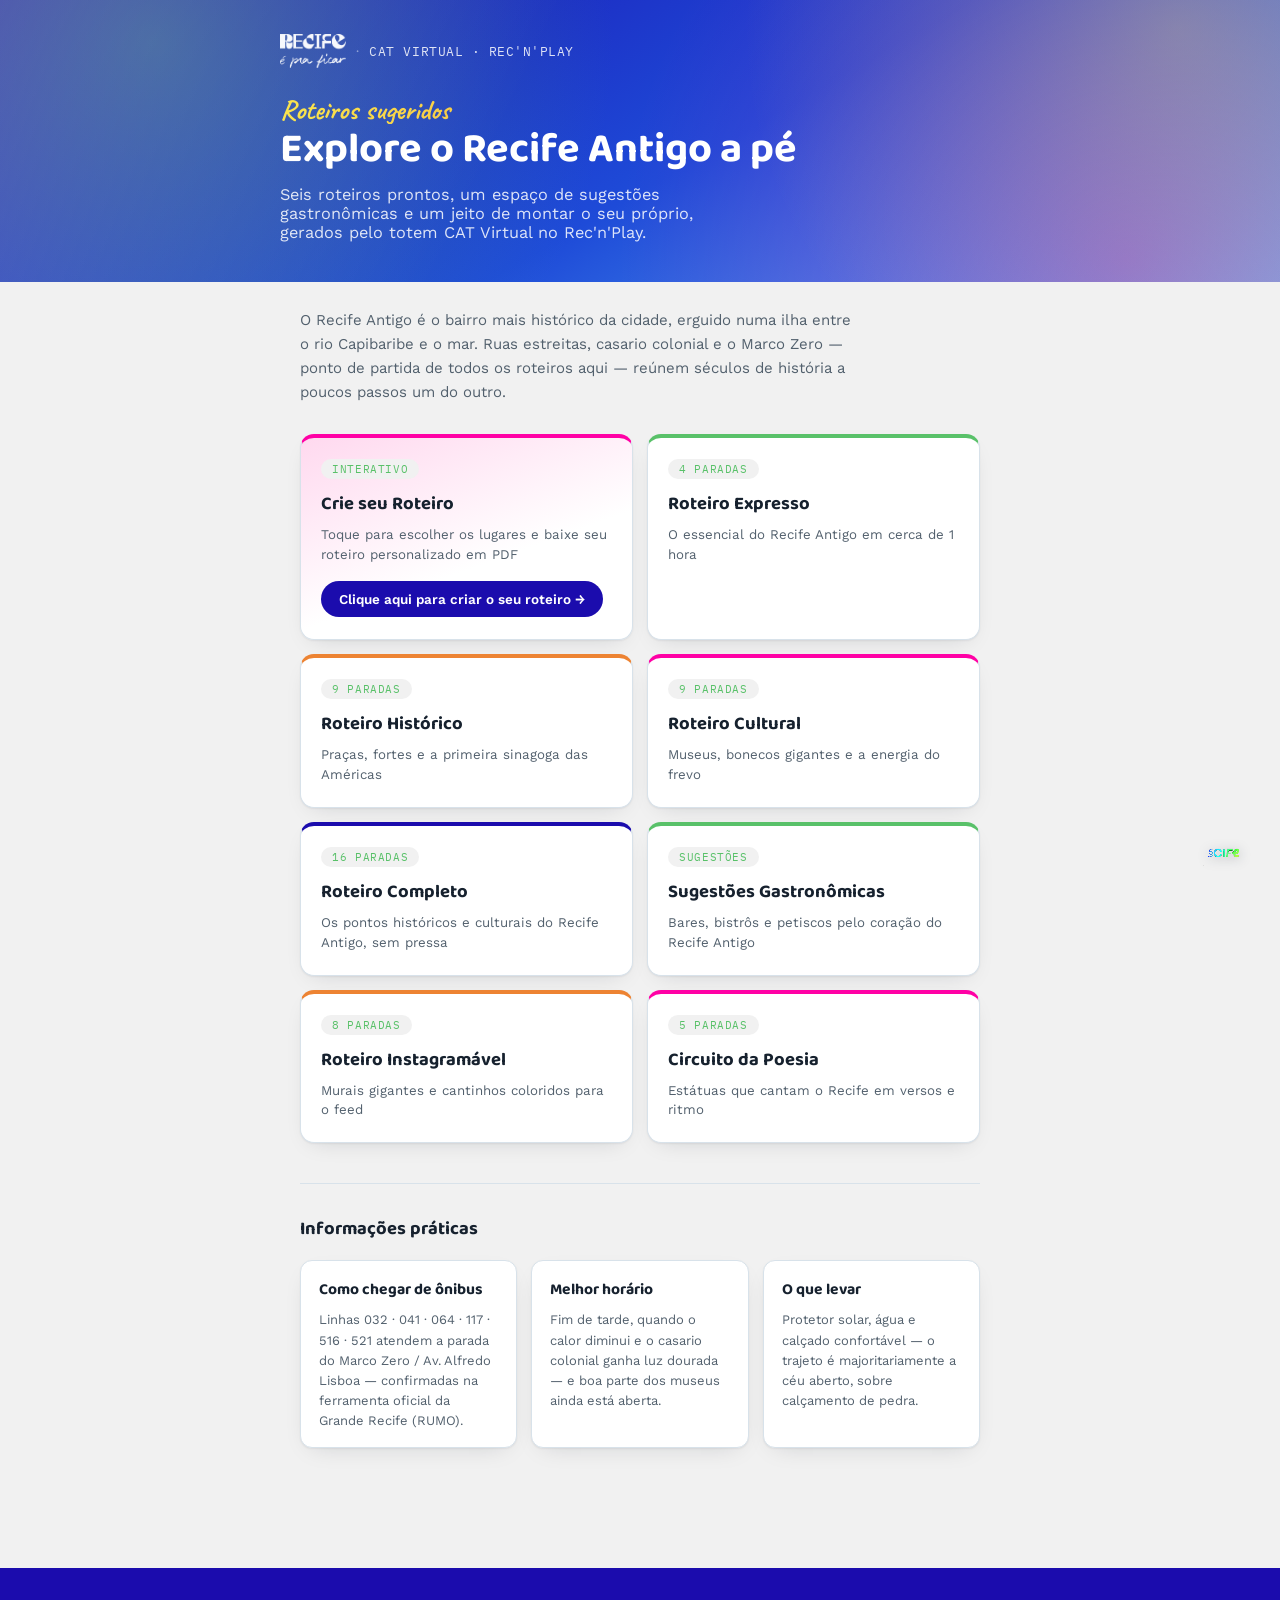
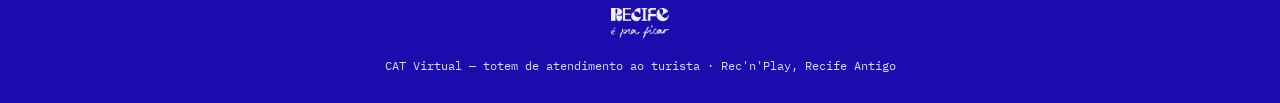
==== commit d353ad28: "Desfaz a troca do Crie seu Roteiro pela página do totem Reverte o commit 7a3836e: volta a página cri" ====
--- a/index.html
+++ b/index.html
@@ -21,13 +21,19 @@
 </div>
     <p class="hero-tag">Roteiros sugeridos</p>
     <h1>Explore o Recife Antigo a pé</h1>
-    <p class="tagline">Seis roteiros prontos e um espaço de sugestões gastronômicas. Quer um roteiro do seu jeito? Monte o seu no totem CAT Virtual, no Rec'n'Play, e leve no celular pelo QR code.</p>
+    <p class="tagline">Seis roteiros prontos, um espaço de sugestões gastronômicas e um jeito de montar o seu próprio, gerados pelo totem CAT Virtual no Rec'n'Play.</p>
   </div>
 </div>
 <div class="page">
   <p class="intro-text">O Recife Antigo é o bairro mais histórico da cidade, erguido numa ilha entre o rio Capibaribe e o mar. Ruas estreitas, casario colonial e o Marco Zero — ponto de partida de todos os roteiros aqui — reúnem séculos de história a poucos passos um do outro.</p>
 
   <div class="theme-grid">
+    <a class="theme-card featured" href="crie-seu-roteiro.html">
+  <span class="tag">interativo</span>
+  <h3>Crie seu Roteiro</h3>
+  <p>Toque para escolher os lugares e baixe seu roteiro personalizado em PDF</p>
+  <span class="theme-card-cta">Clique aqui para criar o seu roteiro →</span>
+</a>
     <a class="theme-card" href="roteiro-expresso.html">
   <span class="tag">4 paradas</span>
   <h3>Roteiro Expresso</h3>
--- a/assets/style.css
+++ b/assets/style.css
@@ -602,7 +602,253 @@
   margin: 0;
 }
 
-.result-actions {
+.theme-card.featured {
+  border-top-color: var(--accent);
+  background: linear-gradient(160deg, var(--accent-soft) 0%, var(--surface) 60%);
+}
+
+.theme-card-cta {
+  display: inline-flex;
+  align-items: center;
+  gap: 6px;
+  margin-top: 16px;
+  background: var(--navy);
+  color: #ffffff;
+  font-family: "Work Sans", sans-serif;
+  font-weight: 600;
+  font-size: 13.5px;
+  padding: 10px 18px;
+  border-radius: 999px;
+  transition: transform 0.15s ease, gap 0.15s ease;
+}
+
+.theme-card.featured:hover .theme-card-cta {
+  gap: 10px;
+}
+
+/* Crie seu roteiro — seleção por toque */
+
+.picker-bar {
+  position: sticky;
+  top: 10px;
+  z-index: 20;
+  display: flex;
+  align-items: center;
+  justify-content: space-between;
+  gap: 12px;
+  flex-wrap: wrap;
+  background: var(--surface);
+  border: 1px solid var(--border);
+  box-shadow: var(--shadow);
+  border-radius: 14px;
+  padding: 12px 16px;
+  margin: 0 0 20px;
+}
+
+.picker-bar-hint {
+  font-size: 13.5px;
+  color: var(--text-muted);
+}
+
+.picker-bar-count {
+  font-family: "IBM Plex Mono", monospace;
+  font-weight: 600;
+  font-size: 13.5px;
+  color: var(--text);
+}
+
+.picker-bar-count .n {
+  display: inline-block;
+  color: var(--teal);
+}
+
+@keyframes picker-count-bump {
+  0% {
+    transform: scale(1);
+  }
+  40% {
+    transform: scale(1.4);
+  }
+  100% {
+    transform: scale(1);
+  }
+}
+
+.picker-bar-count.bump .n {
+  animation: picker-count-bump 0.35s ease;
+}
+
+.picker-grid {
+  display: grid;
+  grid-template-columns: repeat(2, 1fr);
+  gap: 14px;
+  margin-bottom: 30px;
+}
+
+@media (min-width: 640px) {
+  .picker-grid {
+    grid-template-columns: repeat(3, 1fr);
+  }
+}
+
+@media (min-width: 960px) {
+  .picker-grid {
+    grid-template-columns: repeat(4, 1fr);
+  }
+}
+
+.picker-tile {
+  position: relative;
+  display: block;
+  width: 100%;
+  padding: 0;
+  margin: 0;
+  border: 2px solid var(--border);
+  border-radius: 16px;
+  overflow: hidden;
+  background: var(--surface);
+  box-shadow: var(--shadow);
+  cursor: pointer;
+  text-align: left;
+  font: inherit;
+  color: inherit;
+  transition: border-color 0.15s ease, transform 0.12s ease;
+}
+
+.picker-tile:hover {
+  transform: translateY(-2px);
+}
+
+.picker-tile:active {
+  transform: translateY(0) scale(0.98);
+}
+
+.picker-tile.selected {
+  border-color: var(--teal);
+}
+
+.picker-tile-photo-frame {
+  position: relative;
+  width: 100%;
+  height: 0;
+  padding-bottom: 125%; /* fixed 4:5 ratio, works without aspect-ratio support */
+  background: var(--surface-2);
+  overflow: hidden;
+}
+
+.picker-tile-photo {
+  position: absolute;
+  inset: 0;
+  width: 100%;
+  height: 100%;
+  object-fit: cover;
+  pointer-events: none;
+}
+
+.picker-tile-fallback-icon {
+  position: absolute;
+  inset: 0;
+  display: flex;
+  align-items: center;
+  justify-content: center;
+  opacity: 0.55;
+}
+
+.picker-tile-scrim {
+  position: absolute;
+  inset: 0;
+  background: linear-gradient(0deg, rgba(10, 14, 22, 0.88) 0%, rgba(10, 14, 22, 0.3) 48%, rgba(10, 14, 22, 0) 70%);
+}
+
+.picker-tile-text {
+  position: absolute;
+  left: 0;
+  right: 0;
+  bottom: 0;
+  padding: 10px 12px 12px;
+  color: #ffffff;
+}
+
+.picker-tile-text h4 {
+  font-size: 0.92rem;
+  margin: 0 0 2px;
+  color: #ffffff;
+  line-height: 1.25;
+}
+
+.picker-tile-text span {
+  font-family: "IBM Plex Mono", monospace;
+  font-size: 10px;
+  color: rgba(255, 255, 255, 0.72);
+}
+
+.picker-tile-check {
+  position: absolute;
+  top: 8px;
+  right: 8px;
+  width: 28px;
+  height: 28px;
+  border-radius: 50%;
+  background: rgba(10, 14, 22, 0.55);
+  border: 2px solid rgba(255, 255, 255, 0.85);
+  display: flex;
+  align-items: center;
+  justify-content: center;
+  transform: scale(0.7);
+  opacity: 0;
+  transition: transform 0.18s cubic-bezier(0.34, 1.56, 0.64, 1), opacity 0.15s ease, background 0.15s ease, border-color 0.15s ease;
+}
+
+.picker-tile-check svg {
+  width: 16px;
+  height: 16px;
+  stroke: #ffffff;
+  opacity: 0;
+  transition: opacity 0.1s ease;
+}
+
+.picker-tile.selected .picker-tile-check {
+  background: var(--teal);
+  border-color: var(--teal);
+  transform: scale(1);
+  opacity: 1;
+}
+
+.picker-tile.selected .picker-tile-check svg {
+  opacity: 1;
+}
+
+.picker-finish-wrap {
+  position: sticky;
+  bottom: 16px;
+  z-index: 20;
+  display: flex;
+  justify-content: center;
+  margin: 10px 0 30px;
+  pointer-events: none;
+}
+
+.picker-finish {
+  pointer-events: auto;
+  transform: translateY(120%);
+  opacity: 0;
+  transition: transform 0.25s cubic-bezier(0.34, 1.56, 0.64, 1), opacity 0.2s ease;
+}
+
+.picker-finish.visible {
+  transform: translateY(0);
+  opacity: 1;
+}
+
+.swipe-results {
+  display: none;
+}
+
+.swipe-results.visible {
+  display: block;
+}
+
+.swipe-actions {
   display: flex;
   flex-wrap: wrap;
   gap: 12px;
@@ -624,37 +870,3 @@
   cursor: pointer;
   box-shadow: var(--shadow);
 }
-
-/* Roteiro montado no totem (roteiro.html) */
-
-.stop-directions {
-  display: inline-block;
-  margin-top: 10px;
-  color: var(--navy);
-  font-weight: 600;
-  font-size: 13.5px;
-  text-decoration: none;
-}
-
-.roteiro-vazio {
-  display: none;
-  margin: 8px 0 40px;
-}
-
-.roteiro-vazio p {
-  color: var(--text-muted);
-  line-height: 1.55;
-  margin: 0 0 18px;
-}
-
-.roteiro-vazio .btn-secondary {
-  text-decoration: none;
-}
-
-.roteiro-invalido .roteiro-content {
-  display: none;
-}
-
-.roteiro-invalido .roteiro-vazio {
-  display: block;
-}
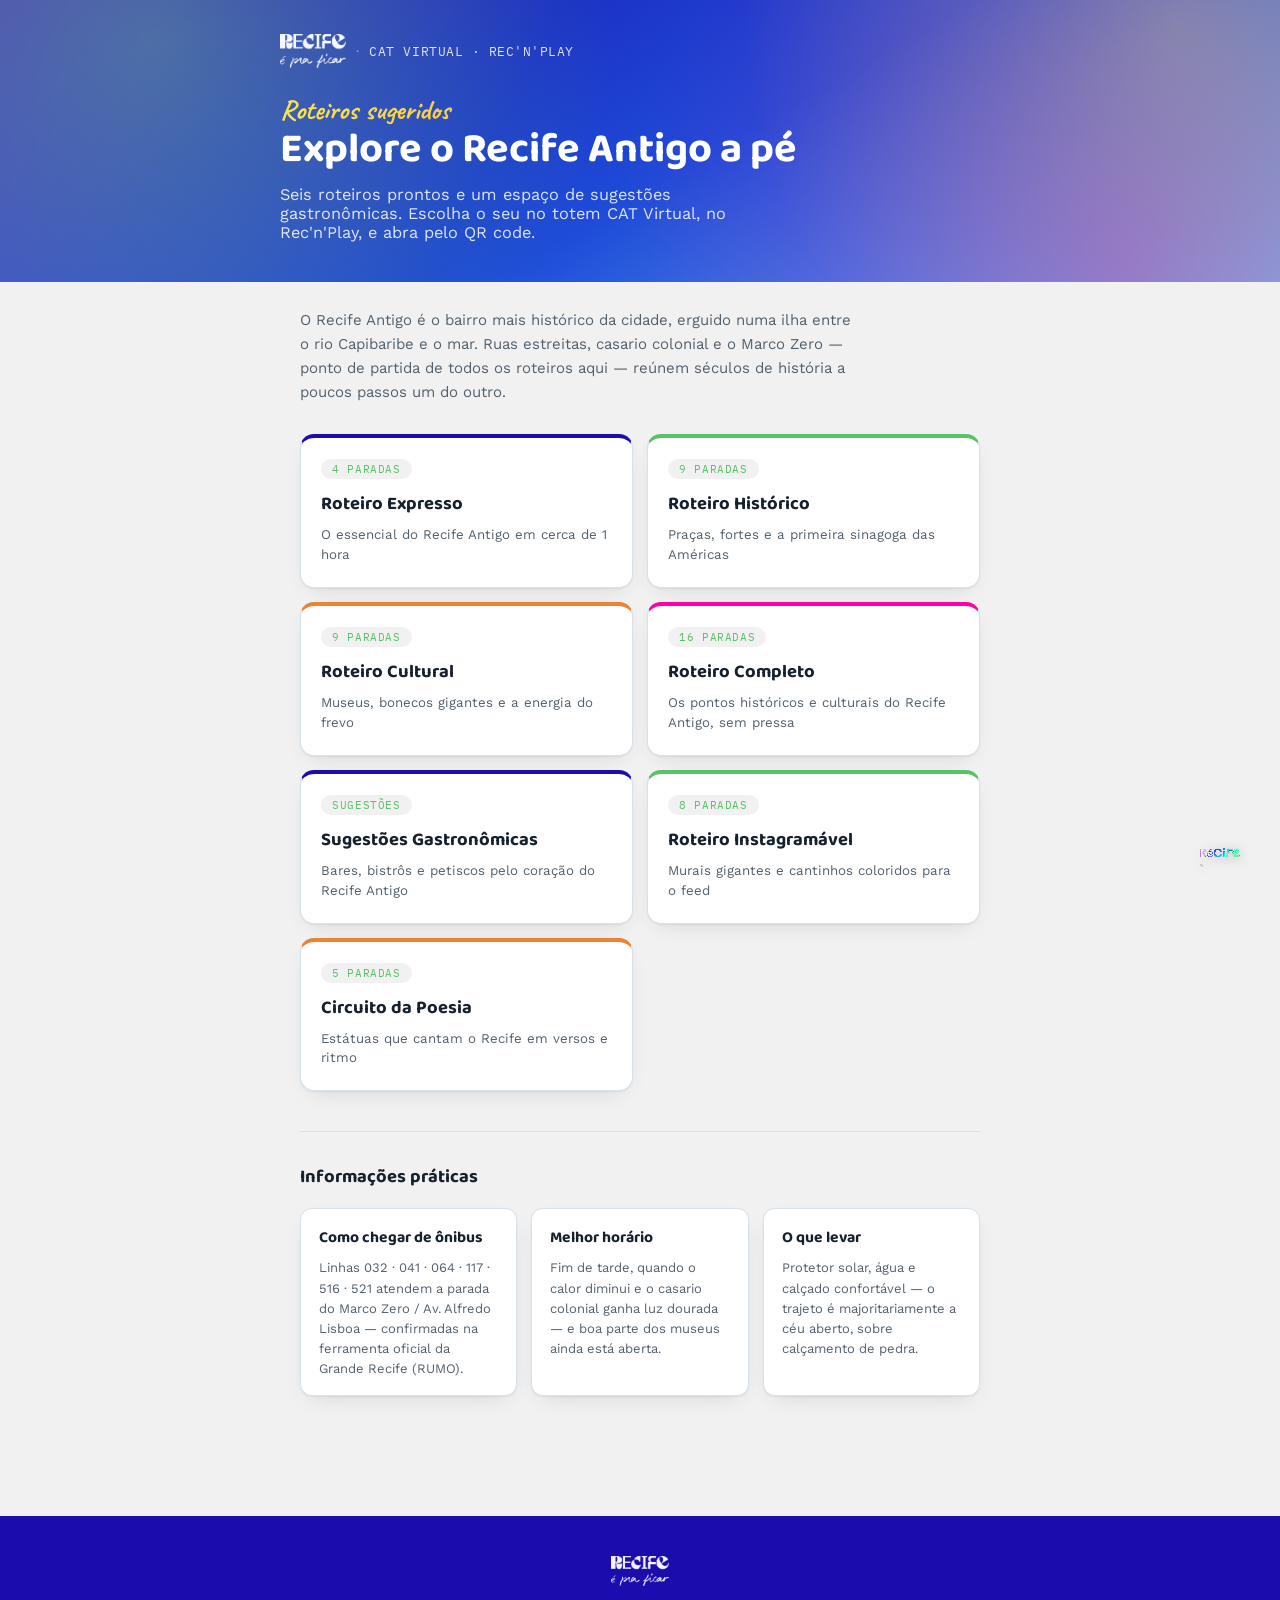
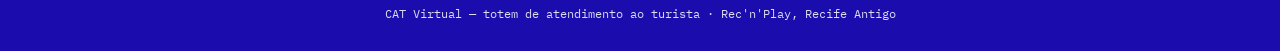
==== commit 131f2c21: "Abre o roteiro montado no totem e remove a navegação entre as páginas - roteiro.html recebe as parad" ====
--- a/index.html
+++ b/index.html
@@ -15,60 +15,54 @@
 <div class="hero index-hero">
   <div class="hero-inner">
     <div class="brand-row">
-  <a class="brand-logo-link" href="index.html" aria-label="Ir para a página inicial"><img class="brand-logo" src="assets/brand/recife-logo-white.png" alt="Recife é pra ficar" /></a>
+  <span class="brand-logo-link"><img class="brand-logo" src="assets/brand/recife-logo-white.png" alt="Recife é pra ficar" /></span>
   <span class="brand-divider">·</span>
   <span class="brand-name">CAT VIRTUAL · REC'N'PLAY</span>
 </div>
     <p class="hero-tag">Roteiros sugeridos</p>
     <h1>Explore o Recife Antigo a pé</h1>
-    <p class="tagline">Seis roteiros prontos, um espaço de sugestões gastronômicas e um jeito de montar o seu próprio, gerados pelo totem CAT Virtual no Rec'n'Play.</p>
+    <p class="tagline">Seis roteiros prontos e um espaço de sugestões gastronômicas. Escolha o seu no totem CAT Virtual, no Rec'n'Play, e abra pelo QR code.</p>
   </div>
 </div>
 <div class="page">
   <p class="intro-text">O Recife Antigo é o bairro mais histórico da cidade, erguido numa ilha entre o rio Capibaribe e o mar. Ruas estreitas, casario colonial e o Marco Zero — ponto de partida de todos os roteiros aqui — reúnem séculos de história a poucos passos um do outro.</p>
 
   <div class="theme-grid">
-    <a class="theme-card featured" href="crie-seu-roteiro.html">
-  <span class="tag">interativo</span>
-  <h3>Crie seu Roteiro</h3>
-  <p>Toque para escolher os lugares e baixe seu roteiro personalizado em PDF</p>
-  <span class="theme-card-cta">Clique aqui para criar o seu roteiro →</span>
-</a>
-    <a class="theme-card" href="roteiro-expresso.html">
+    <div class="theme-card">
   <span class="tag">4 paradas</span>
   <h3>Roteiro Expresso</h3>
   <p>O essencial do Recife Antigo em cerca de 1 hora</p>
-</a>
-    <a class="theme-card" href="roteiro-historico.html">
+</div>
+    <div class="theme-card">
   <span class="tag">9 paradas</span>
   <h3>Roteiro Histórico</h3>
   <p>Praças, fortes e a primeira sinagoga das Américas</p>
-</a>
-    <a class="theme-card" href="roteiro-cultural.html">
+</div>
+    <div class="theme-card">
   <span class="tag">9 paradas</span>
   <h3>Roteiro Cultural</h3>
   <p>Museus, bonecos gigantes e a energia do frevo</p>
-</a>
-    <a class="theme-card" href="roteiro-completo.html">
+</div>
+    <div class="theme-card">
   <span class="tag">16 paradas</span>
   <h3>Roteiro Completo</h3>
   <p>Os pontos históricos e culturais do Recife Antigo, sem pressa</p>
-</a>
-    <a class="theme-card" href="roteiro-gastronomico.html">
+</div>
+    <div class="theme-card">
   <span class="tag">sugestões</span>
   <h3>Sugestões Gastronômicas</h3>
   <p>Bares, bistrôs e petiscos pelo coração do Recife Antigo</p>
-</a>
-    <a class="theme-card" href="roteiro-instagramavel.html">
+</div>
+    <div class="theme-card">
   <span class="tag">8 paradas</span>
   <h3>Roteiro Instagramável</h3>
   <p>Murais gigantes e cantinhos coloridos para o feed</p>
-</a>
-    <a class="theme-card" href="roteiro-musical.html">
+</div>
+    <div class="theme-card">
   <span class="tag">5 paradas</span>
   <h3>Circuito da Poesia</h3>
   <p>Estátuas que cantam o Recife em versos e ritmo</p>
-</a>
+</div>
   </div>
 
   <div class="practical-info">
@@ -90,7 +84,7 @@
 </div>
 </div>
 <footer>
-  <a href="index.html" aria-label="Ir para a página inicial"><img class="footer-logo" src="assets/brand/recife-logo-white.png" alt="Recife é pra ficar" /></a>
+  <img class="footer-logo" src="assets/brand/recife-logo-white.png" alt="Recife é pra ficar" />
   <p class="footer-credit">CAT Virtual — totem de atendimento ao turista · Rec'n'Play, Recife Antigo</p>
 </footer>
 </body>
--- a/assets/style.css
+++ b/assets/style.css
@@ -109,11 +109,6 @@
   transition: opacity 0.15s ease;
 }
 
-.brand-logo-link:hover,
-.brand-logo-link:focus-visible {
-  opacity: 0.8;
-}
-
 .brand-logo {
   height: 34px;
   width: auto;
@@ -469,50 +464,11 @@
   display: block;
 }
 
-.other-routes {
-  border-top: 1px solid var(--border);
-  padding-top: 28px;
-}
-
-.other-routes h3 {
-  font-size: 1rem;
-  margin-bottom: 14px;
-}
-
-.route-links {
-  display: flex;
-  flex-direction: column;
-  gap: 10px;
-}
-
-.route-links a {
-  display: block;
-  text-decoration: none;
-  background: var(--surface);
-  border: 1px solid var(--border);
-  border-left: 3px solid var(--teal);
-  border-radius: 10px;
-  padding: 12px 16px;
-  font-size: 14px;
-  font-weight: 600;
-  box-shadow: var(--shadow);
-}
-
 footer {
   background: var(--navy);
   color: rgba(255, 255, 255, 0.72);
   text-align: center;
   padding: 40px 20px 30px;
-}
-
-footer a {
-  display: inline-block;
-  transition: opacity 0.15s ease;
-}
-
-footer a:hover,
-footer a:focus-visible {
-  opacity: 0.8;
 }
 
 .footer-logo {
@@ -561,11 +517,6 @@
   transition: transform 0.15s ease, box-shadow 0.15s ease;
 }
 
-.theme-card:hover {
-  transform: translateY(-2px);
-  box-shadow: 0 4px 8px rgba(16, 24, 36, 0.08), 0 16px 32px -14px rgba(16, 24, 36, 0.26);
-}
-
 .theme-card:nth-of-type(4n+2) {
   border-top-color: var(--teal);
 }
@@ -602,253 +553,7 @@
   margin: 0;
 }
 
-.theme-card.featured {
-  border-top-color: var(--accent);
-  background: linear-gradient(160deg, var(--accent-soft) 0%, var(--surface) 60%);
-}
-
-.theme-card-cta {
-  display: inline-flex;
-  align-items: center;
-  gap: 6px;
-  margin-top: 16px;
-  background: var(--navy);
-  color: #ffffff;
-  font-family: "Work Sans", sans-serif;
-  font-weight: 600;
-  font-size: 13.5px;
-  padding: 10px 18px;
-  border-radius: 999px;
-  transition: transform 0.15s ease, gap 0.15s ease;
-}
-
-.theme-card.featured:hover .theme-card-cta {
-  gap: 10px;
-}
-
-/* Crie seu roteiro — seleção por toque */
-
-.picker-bar {
-  position: sticky;
-  top: 10px;
-  z-index: 20;
-  display: flex;
-  align-items: center;
-  justify-content: space-between;
-  gap: 12px;
-  flex-wrap: wrap;
-  background: var(--surface);
-  border: 1px solid var(--border);
-  box-shadow: var(--shadow);
-  border-radius: 14px;
-  padding: 12px 16px;
-  margin: 0 0 20px;
-}
-
-.picker-bar-hint {
-  font-size: 13.5px;
-  color: var(--text-muted);
-}
-
-.picker-bar-count {
-  font-family: "IBM Plex Mono", monospace;
-  font-weight: 600;
-  font-size: 13.5px;
-  color: var(--text);
-}
-
-.picker-bar-count .n {
-  display: inline-block;
-  color: var(--teal);
-}
-
-@keyframes picker-count-bump {
-  0% {
-    transform: scale(1);
-  }
-  40% {
-    transform: scale(1.4);
-  }
-  100% {
-    transform: scale(1);
-  }
-}
-
-.picker-bar-count.bump .n {
-  animation: picker-count-bump 0.35s ease;
-}
-
-.picker-grid {
-  display: grid;
-  grid-template-columns: repeat(2, 1fr);
-  gap: 14px;
-  margin-bottom: 30px;
-}
-
-@media (min-width: 640px) {
-  .picker-grid {
-    grid-template-columns: repeat(3, 1fr);
-  }
-}
-
-@media (min-width: 960px) {
-  .picker-grid {
-    grid-template-columns: repeat(4, 1fr);
-  }
-}
-
-.picker-tile {
-  position: relative;
-  display: block;
-  width: 100%;
-  padding: 0;
-  margin: 0;
-  border: 2px solid var(--border);
-  border-radius: 16px;
-  overflow: hidden;
-  background: var(--surface);
-  box-shadow: var(--shadow);
-  cursor: pointer;
-  text-align: left;
-  font: inherit;
-  color: inherit;
-  transition: border-color 0.15s ease, transform 0.12s ease;
-}
-
-.picker-tile:hover {
-  transform: translateY(-2px);
-}
-
-.picker-tile:active {
-  transform: translateY(0) scale(0.98);
-}
-
-.picker-tile.selected {
-  border-color: var(--teal);
-}
-
-.picker-tile-photo-frame {
-  position: relative;
-  width: 100%;
-  height: 0;
-  padding-bottom: 125%; /* fixed 4:5 ratio, works without aspect-ratio support */
-  background: var(--surface-2);
-  overflow: hidden;
-}
-
-.picker-tile-photo {
-  position: absolute;
-  inset: 0;
-  width: 100%;
-  height: 100%;
-  object-fit: cover;
-  pointer-events: none;
-}
-
-.picker-tile-fallback-icon {
-  position: absolute;
-  inset: 0;
-  display: flex;
-  align-items: center;
-  justify-content: center;
-  opacity: 0.55;
-}
-
-.picker-tile-scrim {
-  position: absolute;
-  inset: 0;
-  background: linear-gradient(0deg, rgba(10, 14, 22, 0.88) 0%, rgba(10, 14, 22, 0.3) 48%, rgba(10, 14, 22, 0) 70%);
-}
-
-.picker-tile-text {
-  position: absolute;
-  left: 0;
-  right: 0;
-  bottom: 0;
-  padding: 10px 12px 12px;
-  color: #ffffff;
-}
-
-.picker-tile-text h4 {
-  font-size: 0.92rem;
-  margin: 0 0 2px;
-  color: #ffffff;
-  line-height: 1.25;
-}
-
-.picker-tile-text span {
-  font-family: "IBM Plex Mono", monospace;
-  font-size: 10px;
-  color: rgba(255, 255, 255, 0.72);
-}
-
-.picker-tile-check {
-  position: absolute;
-  top: 8px;
-  right: 8px;
-  width: 28px;
-  height: 28px;
-  border-radius: 50%;
-  background: rgba(10, 14, 22, 0.55);
-  border: 2px solid rgba(255, 255, 255, 0.85);
-  display: flex;
-  align-items: center;
-  justify-content: center;
-  transform: scale(0.7);
-  opacity: 0;
-  transition: transform 0.18s cubic-bezier(0.34, 1.56, 0.64, 1), opacity 0.15s ease, background 0.15s ease, border-color 0.15s ease;
-}
-
-.picker-tile-check svg {
-  width: 16px;
-  height: 16px;
-  stroke: #ffffff;
-  opacity: 0;
-  transition: opacity 0.1s ease;
-}
-
-.picker-tile.selected .picker-tile-check {
-  background: var(--teal);
-  border-color: var(--teal);
-  transform: scale(1);
-  opacity: 1;
-}
-
-.picker-tile.selected .picker-tile-check svg {
-  opacity: 1;
-}
-
-.picker-finish-wrap {
-  position: sticky;
-  bottom: 16px;
-  z-index: 20;
-  display: flex;
-  justify-content: center;
-  margin: 10px 0 30px;
-  pointer-events: none;
-}
-
-.picker-finish {
-  pointer-events: auto;
-  transform: translateY(120%);
-  opacity: 0;
-  transition: transform 0.25s cubic-bezier(0.34, 1.56, 0.64, 1), opacity 0.2s ease;
-}
-
-.picker-finish.visible {
-  transform: translateY(0);
-  opacity: 1;
-}
-
-.swipe-results {
-  display: none;
-}
-
-.swipe-results.visible {
-  display: block;
-}
-
-.swipe-actions {
+.result-actions {
   display: flex;
   flex-wrap: wrap;
   gap: 12px;
@@ -870,3 +575,33 @@
   cursor: pointer;
   box-shadow: var(--shadow);
 }
+
+/* Roteiro montado no totem (roteiro.html) */
+
+.stop-directions {
+  display: inline-block;
+  margin-top: 10px;
+  color: var(--navy);
+  font-weight: 600;
+  font-size: 13.5px;
+  text-decoration: none;
+}
+
+.roteiro-vazio {
+  display: none;
+  margin: 8px 0 40px;
+}
+
+.roteiro-vazio p {
+  color: var(--text-muted);
+  line-height: 1.55;
+  margin: 0 0 18px;
+}
+
+.roteiro-invalido .roteiro-content {
+  display: none;
+}
+
+.roteiro-invalido .roteiro-vazio {
+  display: block;
+}
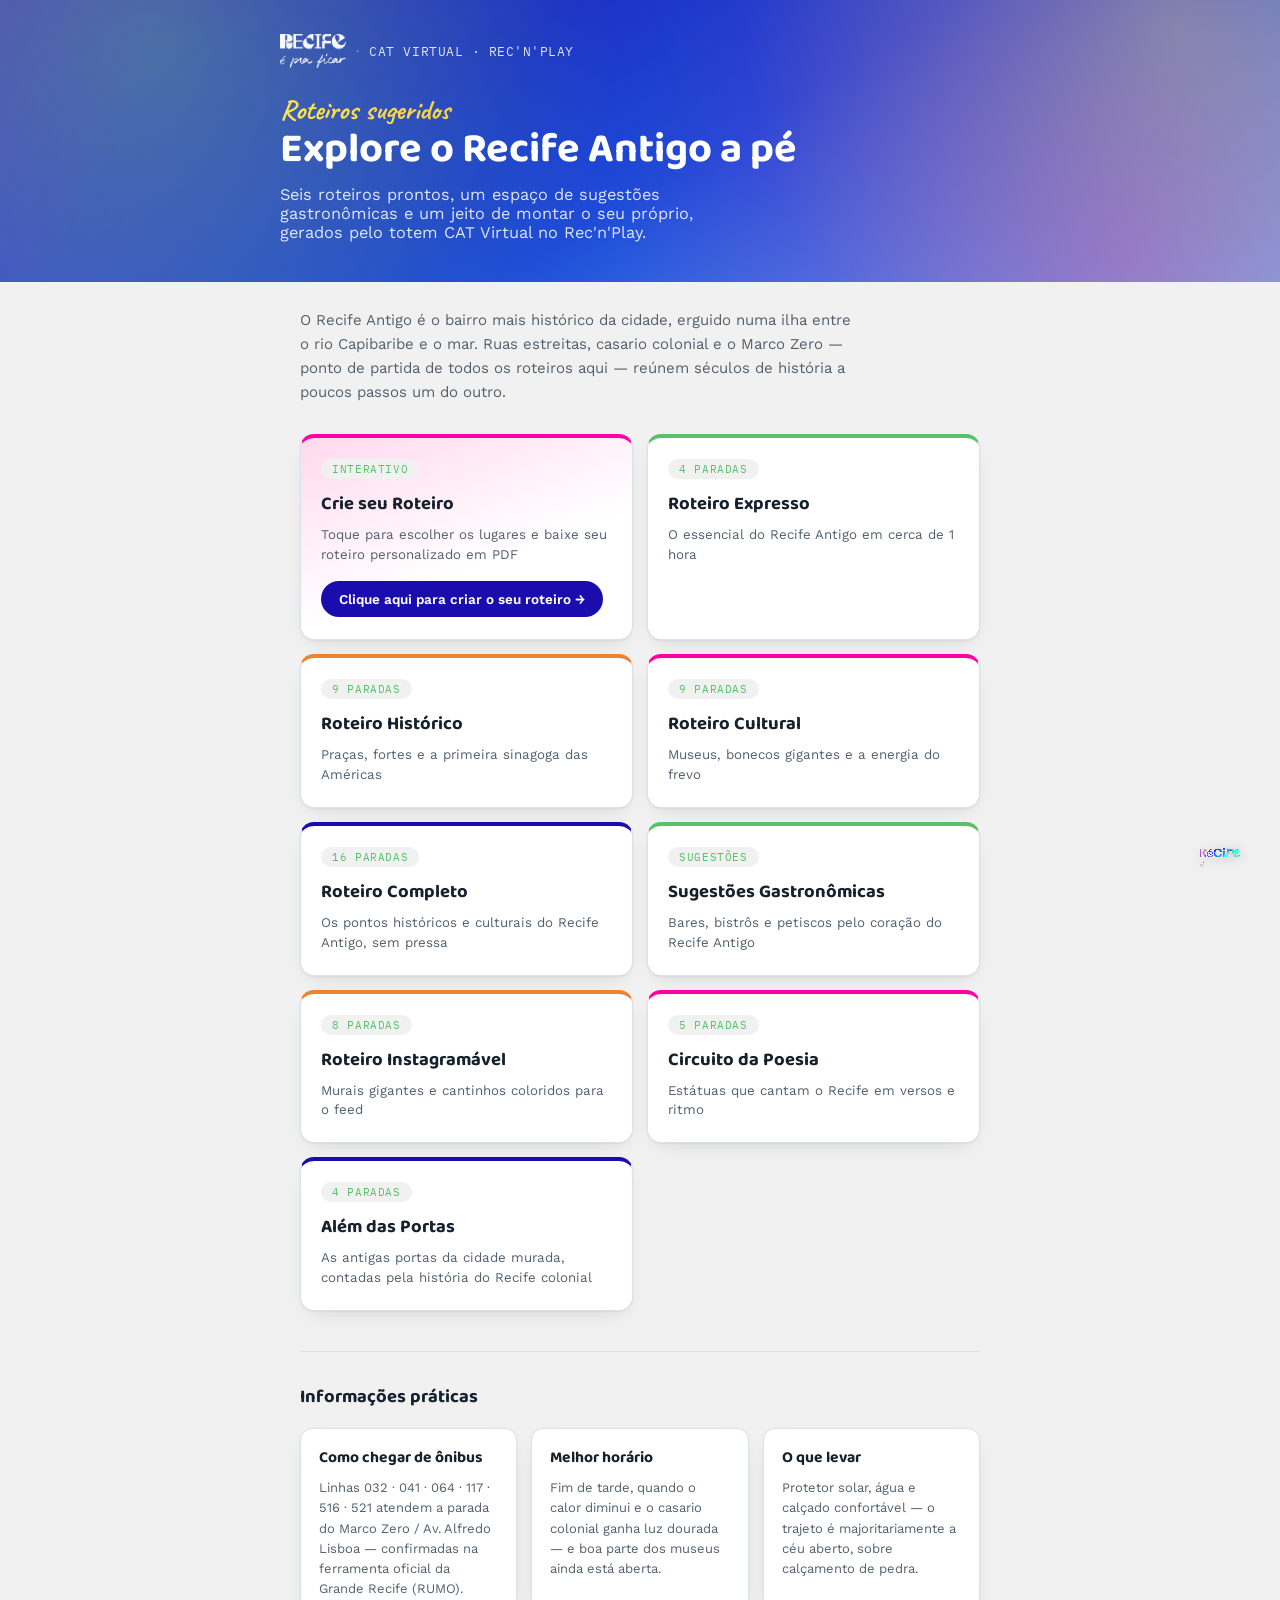
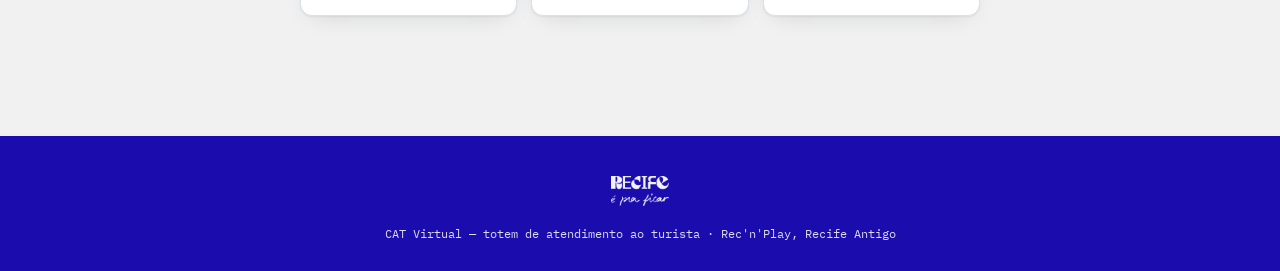
==== commit bd6d9a14: "Adiciona o roteiro "Além das Portas", com a marca do Recentro, e linka ele nas outras páginas Co-Aut" ====
--- a/index.html
+++ b/index.html
@@ -15,54 +15,65 @@
 <div class="hero index-hero">
   <div class="hero-inner">
     <div class="brand-row">
-  <span class="brand-logo-link"><img class="brand-logo" src="assets/brand/recife-logo-white.png" alt="Recife é pra ficar" /></span>
+  <a class="brand-logo-link" href="index.html" aria-label="Ir para a página inicial"><img class="brand-logo" src="assets/brand/recife-logo-white.png" alt="Recife é pra ficar" /></a>
   <span class="brand-divider">·</span>
   <span class="brand-name">CAT VIRTUAL · REC'N'PLAY</span>
 </div>
     <p class="hero-tag">Roteiros sugeridos</p>
     <h1>Explore o Recife Antigo a pé</h1>
-    <p class="tagline">Seis roteiros prontos e um espaço de sugestões gastronômicas. Escolha o seu no totem CAT Virtual, no Rec'n'Play, e abra pelo QR code.</p>
+    <p class="tagline">Seis roteiros prontos, um espaço de sugestões gastronômicas e um jeito de montar o seu próprio, gerados pelo totem CAT Virtual no Rec'n'Play.</p>
   </div>
 </div>
 <div class="page">
   <p class="intro-text">O Recife Antigo é o bairro mais histórico da cidade, erguido numa ilha entre o rio Capibaribe e o mar. Ruas estreitas, casario colonial e o Marco Zero — ponto de partida de todos os roteiros aqui — reúnem séculos de história a poucos passos um do outro.</p>
 
   <div class="theme-grid">
-    <div class="theme-card">
+    <a class="theme-card featured" href="crie-seu-roteiro.html">
+  <span class="tag">interativo</span>
+  <h3>Crie seu Roteiro</h3>
+  <p>Toque para escolher os lugares e baixe seu roteiro personalizado em PDF</p>
+  <span class="theme-card-cta">Clique aqui para criar o seu roteiro →</span>
+</a>
+    <a class="theme-card" href="roteiro-expresso.html">
   <span class="tag">4 paradas</span>
   <h3>Roteiro Expresso</h3>
   <p>O essencial do Recife Antigo em cerca de 1 hora</p>
-</div>
-    <div class="theme-card">
+</a>
+    <a class="theme-card" href="roteiro-historico.html">
   <span class="tag">9 paradas</span>
   <h3>Roteiro Histórico</h3>
   <p>Praças, fortes e a primeira sinagoga das Américas</p>
-</div>
-    <div class="theme-card">
+</a>
+    <a class="theme-card" href="roteiro-cultural.html">
   <span class="tag">9 paradas</span>
   <h3>Roteiro Cultural</h3>
   <p>Museus, bonecos gigantes e a energia do frevo</p>
-</div>
-    <div class="theme-card">
+</a>
+    <a class="theme-card" href="roteiro-completo.html">
   <span class="tag">16 paradas</span>
   <h3>Roteiro Completo</h3>
   <p>Os pontos históricos e culturais do Recife Antigo, sem pressa</p>
-</div>
-    <div class="theme-card">
+</a>
+    <a class="theme-card" href="roteiro-gastronomico.html">
   <span class="tag">sugestões</span>
   <h3>Sugestões Gastronômicas</h3>
   <p>Bares, bistrôs e petiscos pelo coração do Recife Antigo</p>
-</div>
-    <div class="theme-card">
+</a>
+    <a class="theme-card" href="roteiro-instagramavel.html">
   <span class="tag">8 paradas</span>
   <h3>Roteiro Instagramável</h3>
   <p>Murais gigantes e cantinhos coloridos para o feed</p>
-</div>
-    <div class="theme-card">
+</a>
+    <a class="theme-card" href="roteiro-musical.html">
   <span class="tag">5 paradas</span>
   <h3>Circuito da Poesia</h3>
   <p>Estátuas que cantam o Recife em versos e ritmo</p>
-</div>
+</a>
+    <a class="theme-card" href="roteiro-alem-das-portas.html">
+  <span class="tag">4 paradas</span>
+  <h3>Além das Portas</h3>
+  <p>As antigas portas da cidade murada, contadas pela história do Recife colonial</p>
+</a>
   </div>
 
   <div class="practical-info">
@@ -84,7 +95,7 @@
 </div>
 </div>
 <footer>
-  <img class="footer-logo" src="assets/brand/recife-logo-white.png" alt="Recife é pra ficar" />
+  <a href="index.html" aria-label="Ir para a página inicial"><img class="footer-logo" src="assets/brand/recife-logo-white.png" alt="Recife é pra ficar" /></a>
   <p class="footer-credit">CAT Virtual — totem de atendimento ao turista · Rec'n'Play, Recife Antigo</p>
 </footer>
 </body>
--- a/assets/style.css
+++ b/assets/style.css
@@ -109,6 +109,11 @@
   transition: opacity 0.15s ease;
 }
 
+.brand-logo-link:hover,
+.brand-logo-link:focus-visible {
+  opacity: 0.8;
+}
+
 .brand-logo {
   height: 34px;
   width: auto;
@@ -385,6 +390,15 @@
   margin: 0;
 }
 
+/* Selo de realização — usado só no roteiro "Além das Portas", que nasceu
+   do projeto de sinalização do Recentro (Prefeitura do Recife). */
+.info-card-logo {
+  display: block;
+  height: 56px;
+  width: auto;
+  margin-bottom: 10px;
+}
+
 .suggestions-box {
   margin: 40px 0;
   padding-top: 30px;
@@ -464,11 +478,50 @@
   display: block;
 }
 
+.other-routes {
+  border-top: 1px solid var(--border);
+  padding-top: 28px;
+}
+
+.other-routes h3 {
+  font-size: 1rem;
+  margin-bottom: 14px;
+}
+
+.route-links {
+  display: flex;
+  flex-direction: column;
+  gap: 10px;
+}
+
+.route-links a {
+  display: block;
+  text-decoration: none;
+  background: var(--surface);
+  border: 1px solid var(--border);
+  border-left: 3px solid var(--teal);
+  border-radius: 10px;
+  padding: 12px 16px;
+  font-size: 14px;
+  font-weight: 600;
+  box-shadow: var(--shadow);
+}
+
 footer {
   background: var(--navy);
   color: rgba(255, 255, 255, 0.72);
   text-align: center;
   padding: 40px 20px 30px;
+}
+
+footer a {
+  display: inline-block;
+  transition: opacity 0.15s ease;
+}
+
+footer a:hover,
+footer a:focus-visible {
+  opacity: 0.8;
 }
 
 .footer-logo {
@@ -517,6 +570,11 @@
   transition: transform 0.15s ease, box-shadow 0.15s ease;
 }
 
+.theme-card:hover {
+  transform: translateY(-2px);
+  box-shadow: 0 4px 8px rgba(16, 24, 36, 0.08), 0 16px 32px -14px rgba(16, 24, 36, 0.26);
+}
+
 .theme-card:nth-of-type(4n+2) {
   border-top-color: var(--teal);
 }
@@ -553,7 +611,253 @@
   margin: 0;
 }
 
-.result-actions {
+.theme-card.featured {
+  border-top-color: var(--accent);
+  background: linear-gradient(160deg, var(--accent-soft) 0%, var(--surface) 60%);
+}
+
+.theme-card-cta {
+  display: inline-flex;
+  align-items: center;
+  gap: 6px;
+  margin-top: 16px;
+  background: var(--navy);
+  color: #ffffff;
+  font-family: "Work Sans", sans-serif;
+  font-weight: 600;
+  font-size: 13.5px;
+  padding: 10px 18px;
+  border-radius: 999px;
+  transition: transform 0.15s ease, gap 0.15s ease;
+}
+
+.theme-card.featured:hover .theme-card-cta {
+  gap: 10px;
+}
+
+/* Crie seu roteiro — seleção por toque */
+
+.picker-bar {
+  position: sticky;
+  top: 10px;
+  z-index: 20;
+  display: flex;
+  align-items: center;
+  justify-content: space-between;
+  gap: 12px;
+  flex-wrap: wrap;
+  background: var(--surface);
+  border: 1px solid var(--border);
+  box-shadow: var(--shadow);
+  border-radius: 14px;
+  padding: 12px 16px;
+  margin: 0 0 20px;
+}
+
+.picker-bar-hint {
+  font-size: 13.5px;
+  color: var(--text-muted);
+}
+
+.picker-bar-count {
+  font-family: "IBM Plex Mono", monospace;
+  font-weight: 600;
+  font-size: 13.5px;
+  color: var(--text);
+}
+
+.picker-bar-count .n {
+  display: inline-block;
+  color: var(--teal);
+}
+
+@keyframes picker-count-bump {
+  0% {
+    transform: scale(1);
+  }
+  40% {
+    transform: scale(1.4);
+  }
+  100% {
+    transform: scale(1);
+  }
+}
+
+.picker-bar-count.bump .n {
+  animation: picker-count-bump 0.35s ease;
+}
+
+.picker-grid {
+  display: grid;
+  grid-template-columns: repeat(2, 1fr);
+  gap: 14px;
+  margin-bottom: 30px;
+}
+
+@media (min-width: 640px) {
+  .picker-grid {
+    grid-template-columns: repeat(3, 1fr);
+  }
+}
+
+@media (min-width: 960px) {
+  .picker-grid {
+    grid-template-columns: repeat(4, 1fr);
+  }
+}
+
+.picker-tile {
+  position: relative;
+  display: block;
+  width: 100%;
+  padding: 0;
+  margin: 0;
+  border: 2px solid var(--border);
+  border-radius: 16px;
+  overflow: hidden;
+  background: var(--surface);
+  box-shadow: var(--shadow);
+  cursor: pointer;
+  text-align: left;
+  font: inherit;
+  color: inherit;
+  transition: border-color 0.15s ease, transform 0.12s ease;
+}
+
+.picker-tile:hover {
+  transform: translateY(-2px);
+}
+
+.picker-tile:active {
+  transform: translateY(0) scale(0.98);
+}
+
+.picker-tile.selected {
+  border-color: var(--teal);
+}
+
+.picker-tile-photo-frame {
+  position: relative;
+  width: 100%;
+  height: 0;
+  padding-bottom: 125%; /* fixed 4:5 ratio, works without aspect-ratio support */
+  background: var(--surface-2);
+  overflow: hidden;
+}
+
+.picker-tile-photo {
+  position: absolute;
+  inset: 0;
+  width: 100%;
+  height: 100%;
+  object-fit: cover;
+  pointer-events: none;
+}
+
+.picker-tile-fallback-icon {
+  position: absolute;
+  inset: 0;
+  display: flex;
+  align-items: center;
+  justify-content: center;
+  opacity: 0.55;
+}
+
+.picker-tile-scrim {
+  position: absolute;
+  inset: 0;
+  background: linear-gradient(0deg, rgba(10, 14, 22, 0.88) 0%, rgba(10, 14, 22, 0.3) 48%, rgba(10, 14, 22, 0) 70%);
+}
+
+.picker-tile-text {
+  position: absolute;
+  left: 0;
+  right: 0;
+  bottom: 0;
+  padding: 10px 12px 12px;
+  color: #ffffff;
+}
+
+.picker-tile-text h4 {
+  font-size: 0.92rem;
+  margin: 0 0 2px;
+  color: #ffffff;
+  line-height: 1.25;
+}
+
+.picker-tile-text span {
+  font-family: "IBM Plex Mono", monospace;
+  font-size: 10px;
+  color: rgba(255, 255, 255, 0.72);
+}
+
+.picker-tile-check {
+  position: absolute;
+  top: 8px;
+  right: 8px;
+  width: 28px;
+  height: 28px;
+  border-radius: 50%;
+  background: rgba(10, 14, 22, 0.55);
+  border: 2px solid rgba(255, 255, 255, 0.85);
+  display: flex;
+  align-items: center;
+  justify-content: center;
+  transform: scale(0.7);
+  opacity: 0;
+  transition: transform 0.18s cubic-bezier(0.34, 1.56, 0.64, 1), opacity 0.15s ease, background 0.15s ease, border-color 0.15s ease;
+}
+
+.picker-tile-check svg {
+  width: 16px;
+  height: 16px;
+  stroke: #ffffff;
+  opacity: 0;
+  transition: opacity 0.1s ease;
+}
+
+.picker-tile.selected .picker-tile-check {
+  background: var(--teal);
+  border-color: var(--teal);
+  transform: scale(1);
+  opacity: 1;
+}
+
+.picker-tile.selected .picker-tile-check svg {
+  opacity: 1;
+}
+
+.picker-finish-wrap {
+  position: sticky;
+  bottom: 16px;
+  z-index: 20;
+  display: flex;
+  justify-content: center;
+  margin: 10px 0 30px;
+  pointer-events: none;
+}
+
+.picker-finish {
+  pointer-events: auto;
+  transform: translateY(120%);
+  opacity: 0;
+  transition: transform 0.25s cubic-bezier(0.34, 1.56, 0.64, 1), opacity 0.2s ease;
+}
+
+.picker-finish.visible {
+  transform: translateY(0);
+  opacity: 1;
+}
+
+.swipe-results {
+  display: none;
+}
+
+.swipe-results.visible {
+  display: block;
+}
+
+.swipe-actions {
   display: flex;
   flex-wrap: wrap;
   gap: 12px;
@@ -575,33 +879,3 @@
   cursor: pointer;
   box-shadow: var(--shadow);
 }
-
-/* Roteiro montado no totem (roteiro.html) */
-
-.stop-directions {
-  display: inline-block;
-  margin-top: 10px;
-  color: var(--navy);
-  font-weight: 600;
-  font-size: 13.5px;
-  text-decoration: none;
-}
-
-.roteiro-vazio {
-  display: none;
-  margin: 8px 0 40px;
-}
-
-.roteiro-vazio p {
-  color: var(--text-muted);
-  line-height: 1.55;
-  margin: 0 0 18px;
-}
-
-.roteiro-invalido .roteiro-content {
-  display: none;
-}
-
-.roteiro-invalido .roteiro-vazio {
-  display: block;
-}
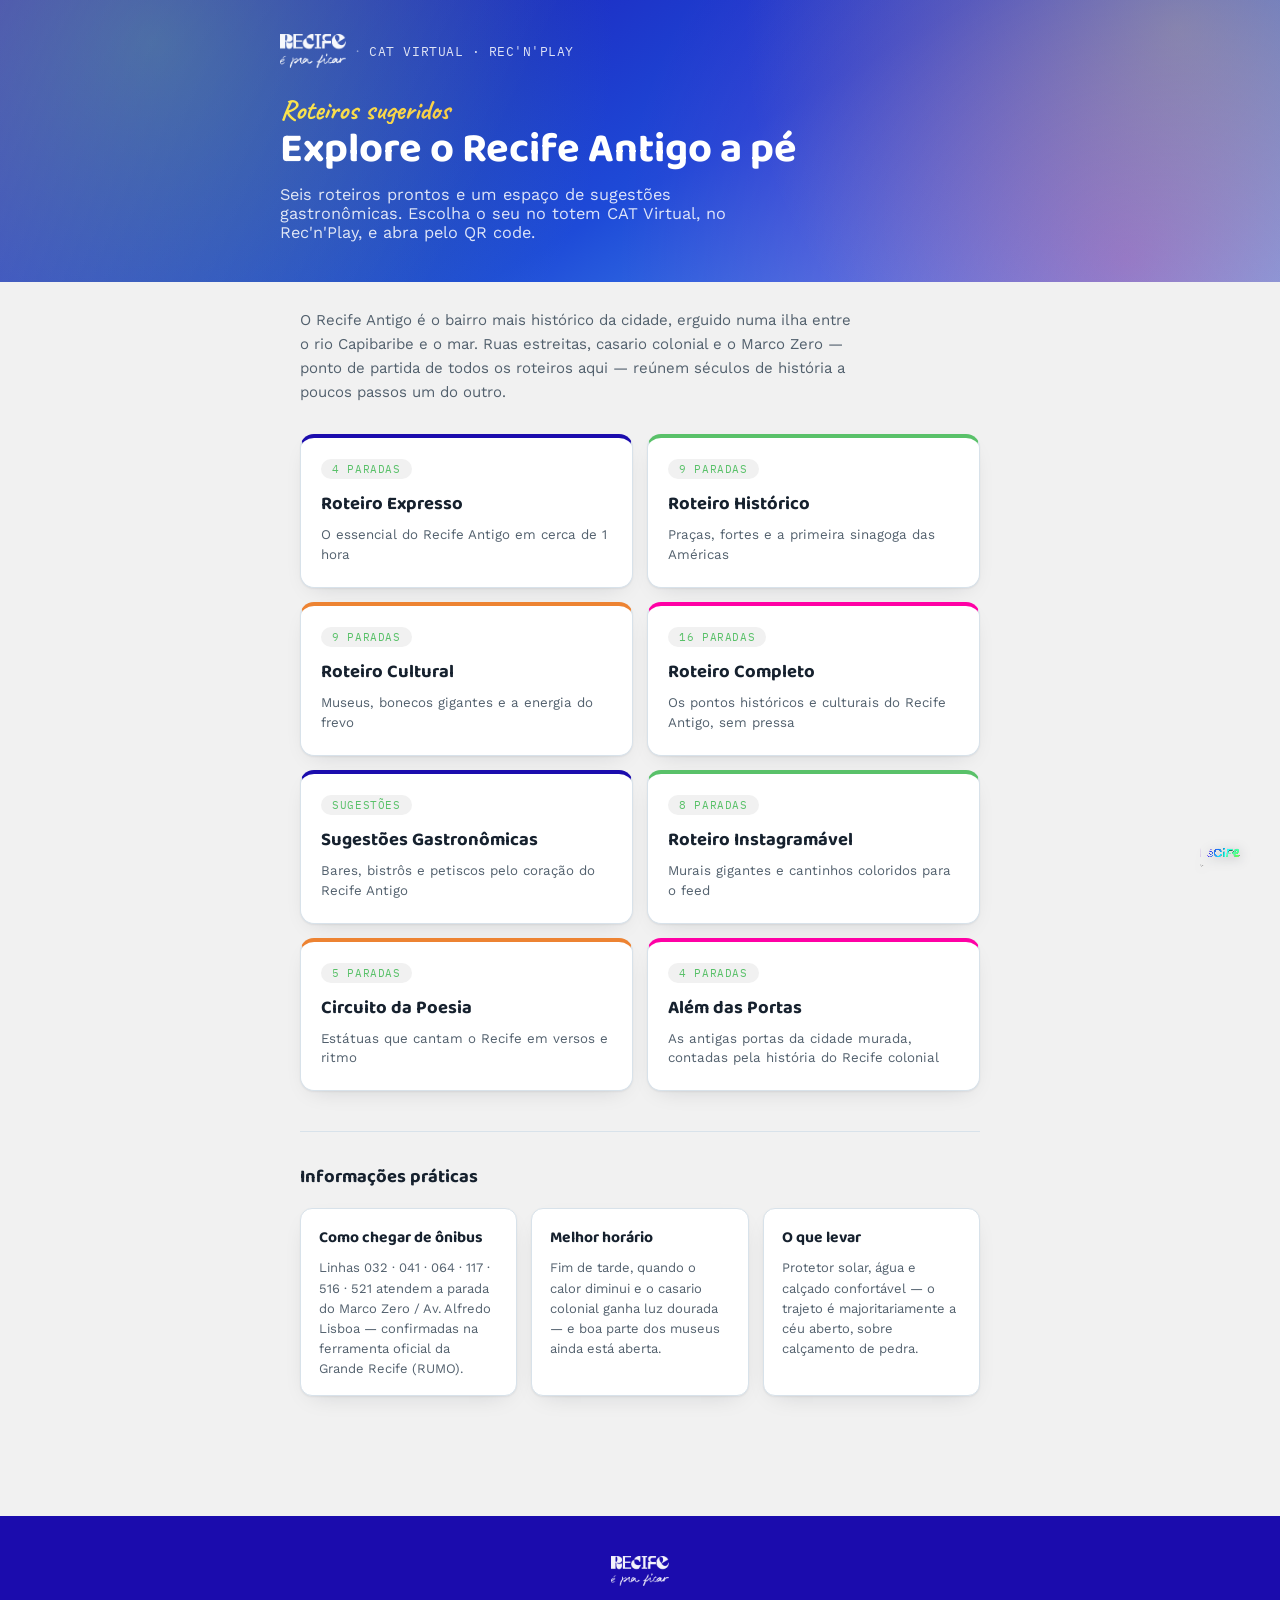
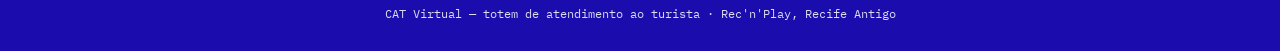
==== commit 7e7079d0: "Merge remote-tracking branch 'origin/main' # Conflicts: #	crie-seu-roteiro.html #	index.html #	rotei" ====
--- a/index.html
+++ b/index.html
@@ -15,65 +15,59 @@
 <div class="hero index-hero">
   <div class="hero-inner">
     <div class="brand-row">
-  <a class="brand-logo-link" href="index.html" aria-label="Ir para a página inicial"><img class="brand-logo" src="assets/brand/recife-logo-white.png" alt="Recife é pra ficar" /></a>
+  <span class="brand-logo-link"><img class="brand-logo" src="assets/brand/recife-logo-white.png" alt="Recife é pra ficar" /></span>
   <span class="brand-divider">·</span>
   <span class="brand-name">CAT VIRTUAL · REC'N'PLAY</span>
 </div>
     <p class="hero-tag">Roteiros sugeridos</p>
     <h1>Explore o Recife Antigo a pé</h1>
-    <p class="tagline">Seis roteiros prontos, um espaço de sugestões gastronômicas e um jeito de montar o seu próprio, gerados pelo totem CAT Virtual no Rec'n'Play.</p>
+    <p class="tagline">Seis roteiros prontos e um espaço de sugestões gastronômicas. Escolha o seu no totem CAT Virtual, no Rec'n'Play, e abra pelo QR code.</p>
   </div>
 </div>
 <div class="page">
   <p class="intro-text">O Recife Antigo é o bairro mais histórico da cidade, erguido numa ilha entre o rio Capibaribe e o mar. Ruas estreitas, casario colonial e o Marco Zero — ponto de partida de todos os roteiros aqui — reúnem séculos de história a poucos passos um do outro.</p>
 
   <div class="theme-grid">
-    <a class="theme-card featured" href="crie-seu-roteiro.html">
-  <span class="tag">interativo</span>
-  <h3>Crie seu Roteiro</h3>
-  <p>Toque para escolher os lugares e baixe seu roteiro personalizado em PDF</p>
-  <span class="theme-card-cta">Clique aqui para criar o seu roteiro →</span>
-</a>
-    <a class="theme-card" href="roteiro-expresso.html">
+    <div class="theme-card">
   <span class="tag">4 paradas</span>
   <h3>Roteiro Expresso</h3>
   <p>O essencial do Recife Antigo em cerca de 1 hora</p>
-</a>
-    <a class="theme-card" href="roteiro-historico.html">
+</div>
+    <div class="theme-card">
   <span class="tag">9 paradas</span>
   <h3>Roteiro Histórico</h3>
   <p>Praças, fortes e a primeira sinagoga das Américas</p>
-</a>
-    <a class="theme-card" href="roteiro-cultural.html">
+</div>
+    <div class="theme-card">
   <span class="tag">9 paradas</span>
   <h3>Roteiro Cultural</h3>
   <p>Museus, bonecos gigantes e a energia do frevo</p>
-</a>
-    <a class="theme-card" href="roteiro-completo.html">
+</div>
+    <div class="theme-card">
   <span class="tag">16 paradas</span>
   <h3>Roteiro Completo</h3>
   <p>Os pontos históricos e culturais do Recife Antigo, sem pressa</p>
-</a>
-    <a class="theme-card" href="roteiro-gastronomico.html">
+</div>
+    <div class="theme-card">
   <span class="tag">sugestões</span>
   <h3>Sugestões Gastronômicas</h3>
   <p>Bares, bistrôs e petiscos pelo coração do Recife Antigo</p>
-</a>
-    <a class="theme-card" href="roteiro-instagramavel.html">
+</div>
+    <div class="theme-card">
   <span class="tag">8 paradas</span>
   <h3>Roteiro Instagramável</h3>
   <p>Murais gigantes e cantinhos coloridos para o feed</p>
-</a>
-    <a class="theme-card" href="roteiro-musical.html">
+</div>
+    <div class="theme-card">
   <span class="tag">5 paradas</span>
   <h3>Circuito da Poesia</h3>
   <p>Estátuas que cantam o Recife em versos e ritmo</p>
-</a>
-    <a class="theme-card" href="roteiro-alem-das-portas.html">
+</div>
+    <div class="theme-card">
   <span class="tag">4 paradas</span>
   <h3>Além das Portas</h3>
   <p>As antigas portas da cidade murada, contadas pela história do Recife colonial</p>
-</a>
+</div>
   </div>
 
   <div class="practical-info">
@@ -95,7 +89,7 @@
 </div>
 </div>
 <footer>
-  <a href="index.html" aria-label="Ir para a página inicial"><img class="footer-logo" src="assets/brand/recife-logo-white.png" alt="Recife é pra ficar" /></a>
+  <img class="footer-logo" src="assets/brand/recife-logo-white.png" alt="Recife é pra ficar" />
   <p class="footer-credit">CAT Virtual — totem de atendimento ao turista · Rec'n'Play, Recife Antigo</p>
 </footer>
 </body>
--- a/assets/style.css
+++ b/assets/style.css
@@ -109,11 +109,6 @@
   transition: opacity 0.15s ease;
 }
 
-.brand-logo-link:hover,
-.brand-logo-link:focus-visible {
-  opacity: 0.8;
-}
-
 .brand-logo {
   height: 34px;
   width: auto;
@@ -478,50 +473,11 @@
   display: block;
 }
 
-.other-routes {
-  border-top: 1px solid var(--border);
-  padding-top: 28px;
-}
-
-.other-routes h3 {
-  font-size: 1rem;
-  margin-bottom: 14px;
-}
-
-.route-links {
-  display: flex;
-  flex-direction: column;
-  gap: 10px;
-}
-
-.route-links a {
-  display: block;
-  text-decoration: none;
-  background: var(--surface);
-  border: 1px solid var(--border);
-  border-left: 3px solid var(--teal);
-  border-radius: 10px;
-  padding: 12px 16px;
-  font-size: 14px;
-  font-weight: 600;
-  box-shadow: var(--shadow);
-}
-
 footer {
   background: var(--navy);
   color: rgba(255, 255, 255, 0.72);
   text-align: center;
   padding: 40px 20px 30px;
-}
-
-footer a {
-  display: inline-block;
-  transition: opacity 0.15s ease;
-}
-
-footer a:hover,
-footer a:focus-visible {
-  opacity: 0.8;
 }
 
 .footer-logo {
@@ -570,11 +526,6 @@
   transition: transform 0.15s ease, box-shadow 0.15s ease;
 }
 
-.theme-card:hover {
-  transform: translateY(-2px);
-  box-shadow: 0 4px 8px rgba(16, 24, 36, 0.08), 0 16px 32px -14px rgba(16, 24, 36, 0.26);
-}
-
 .theme-card:nth-of-type(4n+2) {
   border-top-color: var(--teal);
 }
@@ -611,253 +562,7 @@
   margin: 0;
 }
 
-.theme-card.featured {
-  border-top-color: var(--accent);
-  background: linear-gradient(160deg, var(--accent-soft) 0%, var(--surface) 60%);
-}
-
-.theme-card-cta {
-  display: inline-flex;
-  align-items: center;
-  gap: 6px;
-  margin-top: 16px;
-  background: var(--navy);
-  color: #ffffff;
-  font-family: "Work Sans", sans-serif;
-  font-weight: 600;
-  font-size: 13.5px;
-  padding: 10px 18px;
-  border-radius: 999px;
-  transition: transform 0.15s ease, gap 0.15s ease;
-}
-
-.theme-card.featured:hover .theme-card-cta {
-  gap: 10px;
-}
-
-/* Crie seu roteiro — seleção por toque */
-
-.picker-bar {
-  position: sticky;
-  top: 10px;
-  z-index: 20;
-  display: flex;
-  align-items: center;
-  justify-content: space-between;
-  gap: 12px;
-  flex-wrap: wrap;
-  background: var(--surface);
-  border: 1px solid var(--border);
-  box-shadow: var(--shadow);
-  border-radius: 14px;
-  padding: 12px 16px;
-  margin: 0 0 20px;
-}
-
-.picker-bar-hint {
-  font-size: 13.5px;
-  color: var(--text-muted);
-}
-
-.picker-bar-count {
-  font-family: "IBM Plex Mono", monospace;
-  font-weight: 600;
-  font-size: 13.5px;
-  color: var(--text);
-}
-
-.picker-bar-count .n {
-  display: inline-block;
-  color: var(--teal);
-}
-
-@keyframes picker-count-bump {
-  0% {
-    transform: scale(1);
-  }
-  40% {
-    transform: scale(1.4);
-  }
-  100% {
-    transform: scale(1);
-  }
-}
-
-.picker-bar-count.bump .n {
-  animation: picker-count-bump 0.35s ease;
-}
-
-.picker-grid {
-  display: grid;
-  grid-template-columns: repeat(2, 1fr);
-  gap: 14px;
-  margin-bottom: 30px;
-}
-
-@media (min-width: 640px) {
-  .picker-grid {
-    grid-template-columns: repeat(3, 1fr);
-  }
-}
-
-@media (min-width: 960px) {
-  .picker-grid {
-    grid-template-columns: repeat(4, 1fr);
-  }
-}
-
-.picker-tile {
-  position: relative;
-  display: block;
-  width: 100%;
-  padding: 0;
-  margin: 0;
-  border: 2px solid var(--border);
-  border-radius: 16px;
-  overflow: hidden;
-  background: var(--surface);
-  box-shadow: var(--shadow);
-  cursor: pointer;
-  text-align: left;
-  font: inherit;
-  color: inherit;
-  transition: border-color 0.15s ease, transform 0.12s ease;
-}
-
-.picker-tile:hover {
-  transform: translateY(-2px);
-}
-
-.picker-tile:active {
-  transform: translateY(0) scale(0.98);
-}
-
-.picker-tile.selected {
-  border-color: var(--teal);
-}
-
-.picker-tile-photo-frame {
-  position: relative;
-  width: 100%;
-  height: 0;
-  padding-bottom: 125%; /* fixed 4:5 ratio, works without aspect-ratio support */
-  background: var(--surface-2);
-  overflow: hidden;
-}
-
-.picker-tile-photo {
-  position: absolute;
-  inset: 0;
-  width: 100%;
-  height: 100%;
-  object-fit: cover;
-  pointer-events: none;
-}
-
-.picker-tile-fallback-icon {
-  position: absolute;
-  inset: 0;
-  display: flex;
-  align-items: center;
-  justify-content: center;
-  opacity: 0.55;
-}
-
-.picker-tile-scrim {
-  position: absolute;
-  inset: 0;
-  background: linear-gradient(0deg, rgba(10, 14, 22, 0.88) 0%, rgba(10, 14, 22, 0.3) 48%, rgba(10, 14, 22, 0) 70%);
-}
-
-.picker-tile-text {
-  position: absolute;
-  left: 0;
-  right: 0;
-  bottom: 0;
-  padding: 10px 12px 12px;
-  color: #ffffff;
-}
-
-.picker-tile-text h4 {
-  font-size: 0.92rem;
-  margin: 0 0 2px;
-  color: #ffffff;
-  line-height: 1.25;
-}
-
-.picker-tile-text span {
-  font-family: "IBM Plex Mono", monospace;
-  font-size: 10px;
-  color: rgba(255, 255, 255, 0.72);
-}
-
-.picker-tile-check {
-  position: absolute;
-  top: 8px;
-  right: 8px;
-  width: 28px;
-  height: 28px;
-  border-radius: 50%;
-  background: rgba(10, 14, 22, 0.55);
-  border: 2px solid rgba(255, 255, 255, 0.85);
-  display: flex;
-  align-items: center;
-  justify-content: center;
-  transform: scale(0.7);
-  opacity: 0;
-  transition: transform 0.18s cubic-bezier(0.34, 1.56, 0.64, 1), opacity 0.15s ease, background 0.15s ease, border-color 0.15s ease;
-}
-
-.picker-tile-check svg {
-  width: 16px;
-  height: 16px;
-  stroke: #ffffff;
-  opacity: 0;
-  transition: opacity 0.1s ease;
-}
-
-.picker-tile.selected .picker-tile-check {
-  background: var(--teal);
-  border-color: var(--teal);
-  transform: scale(1);
-  opacity: 1;
-}
-
-.picker-tile.selected .picker-tile-check svg {
-  opacity: 1;
-}
-
-.picker-finish-wrap {
-  position: sticky;
-  bottom: 16px;
-  z-index: 20;
-  display: flex;
-  justify-content: center;
-  margin: 10px 0 30px;
-  pointer-events: none;
-}
-
-.picker-finish {
-  pointer-events: auto;
-  transform: translateY(120%);
-  opacity: 0;
-  transition: transform 0.25s cubic-bezier(0.34, 1.56, 0.64, 1), opacity 0.2s ease;
-}
-
-.picker-finish.visible {
-  transform: translateY(0);
-  opacity: 1;
-}
-
-.swipe-results {
-  display: none;
-}
-
-.swipe-results.visible {
-  display: block;
-}
-
-.swipe-actions {
+.result-actions {
   display: flex;
   flex-wrap: wrap;
   gap: 12px;
@@ -879,3 +584,33 @@
   cursor: pointer;
   box-shadow: var(--shadow);
 }
+
+/* Roteiro montado no totem (roteiro.html) */
+
+.stop-directions {
+  display: inline-block;
+  margin-top: 10px;
+  color: var(--navy);
+  font-weight: 600;
+  font-size: 13.5px;
+  text-decoration: none;
+}
+
+.roteiro-vazio {
+  display: none;
+  margin: 8px 0 40px;
+}
+
+.roteiro-vazio p {
+  color: var(--text-muted);
+  line-height: 1.55;
+  margin: 0 0 18px;
+}
+
+.roteiro-invalido .roteiro-content {
+  display: none;
+}
+
+.roteiro-invalido .roteiro-vazio {
+  display: block;
+}
